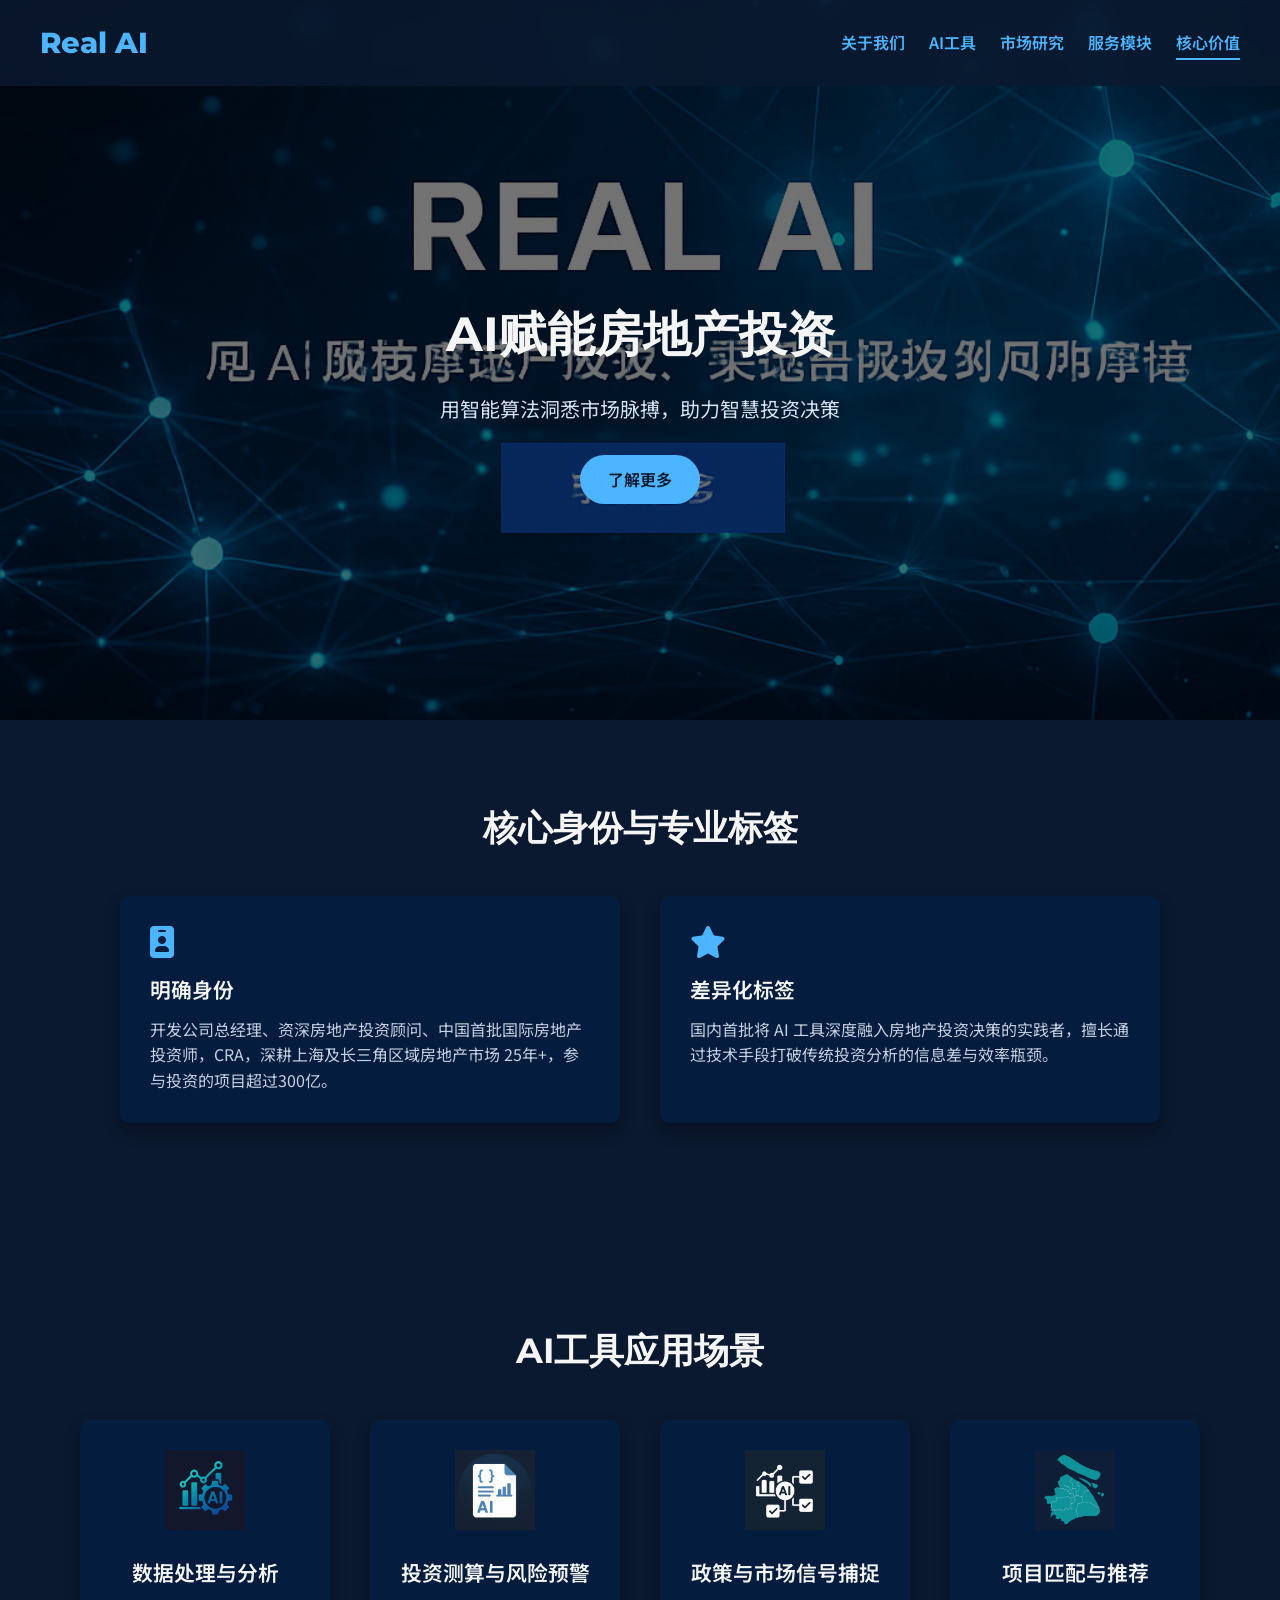
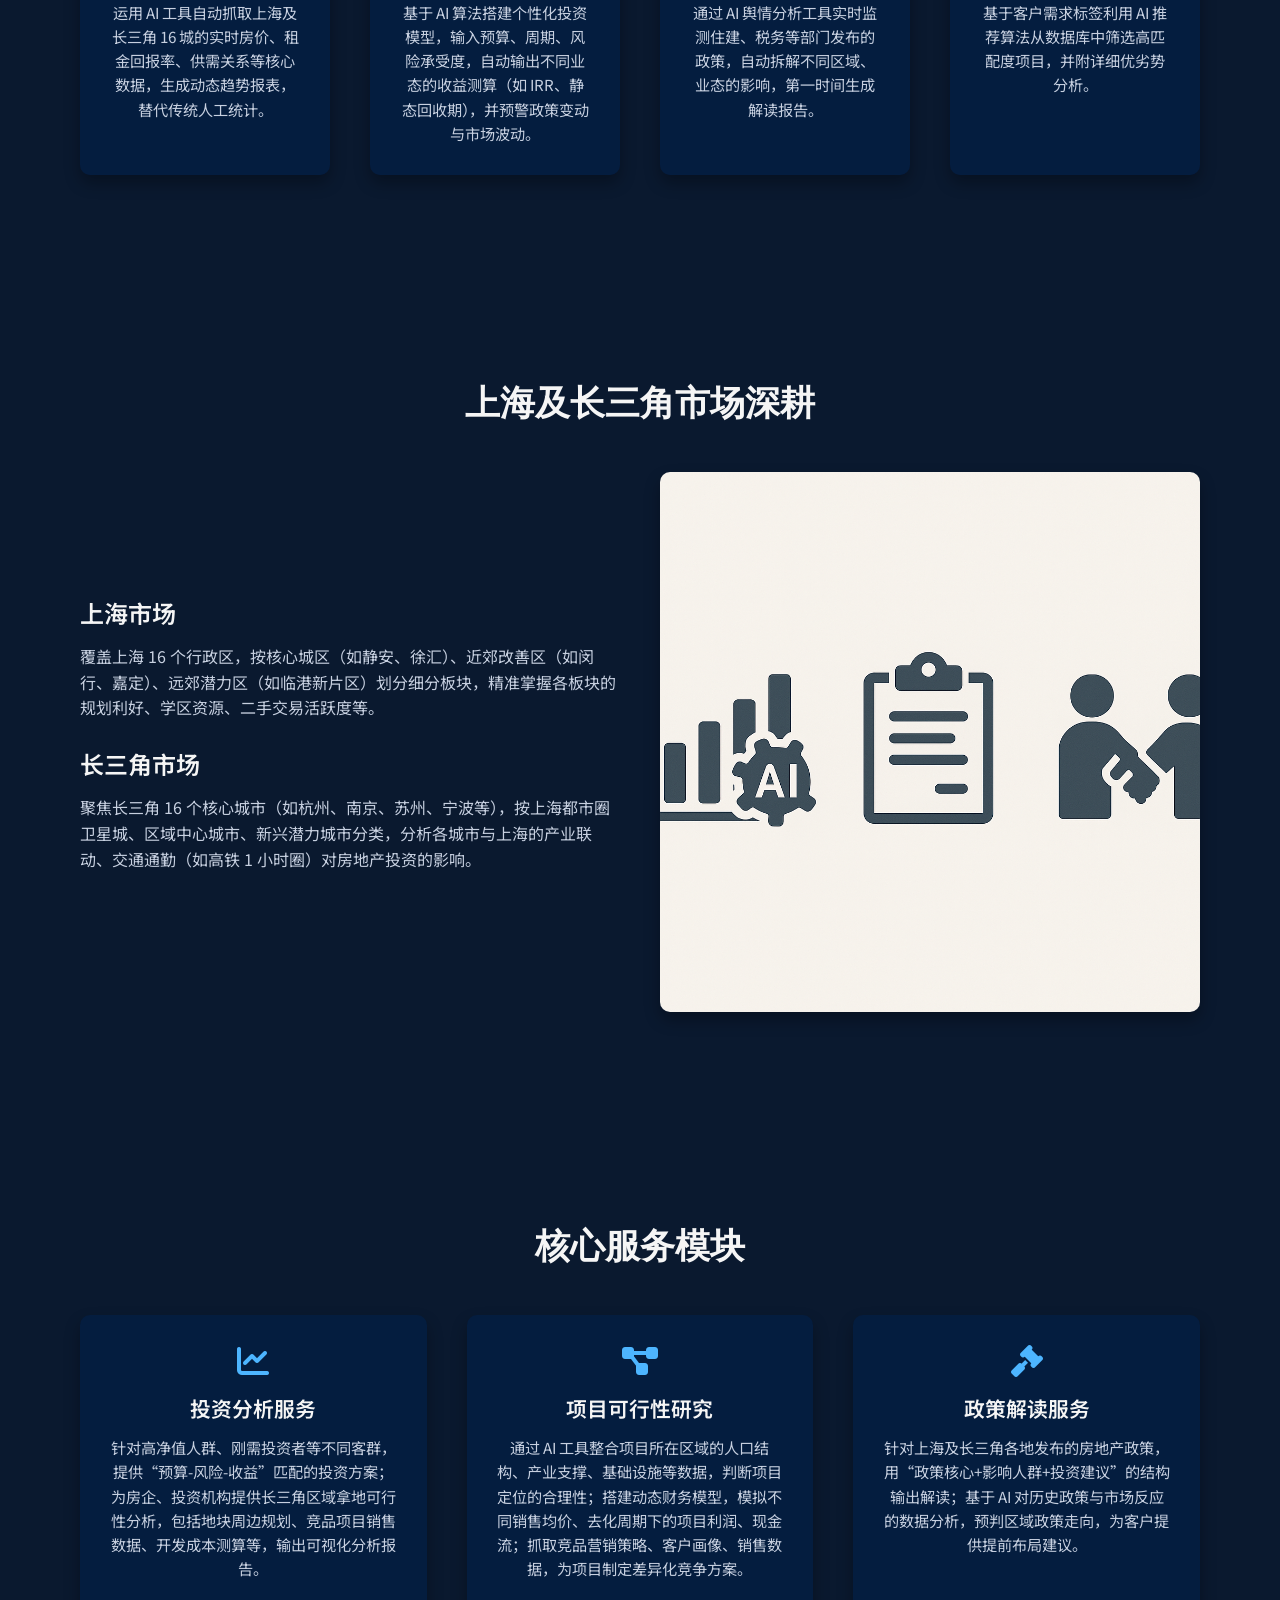
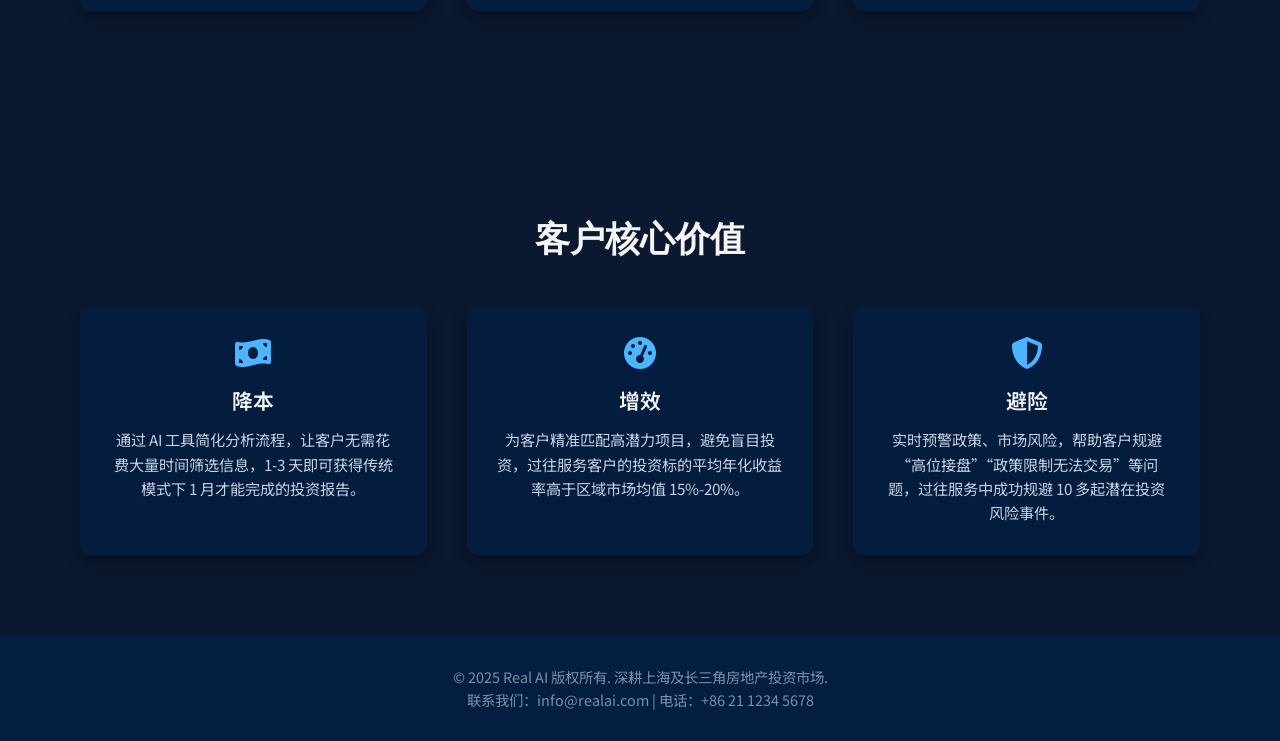
==== index.html @ d84f94d8 "Add files via upload" ====
<!DOCTYPE html>
<html lang="zh-CN">
<head>
    <meta charset="UTF-8">
    <meta name="viewport" content="width=device-width, initial-scale=1.0">
    <title>Real AI - AI赋能房地产投资决策</title>
    <!-- 引入谷歌字体用于中文和英文字体 -->
    <link href="https://fonts.googleapis.com/css2?family=Noto+Sans+SC:wght@400;600;700&family=Montserrat:wght@600;800&display=swap" rel="stylesheet">
    <!-- Font Awesome 图标库 -->
    <link rel="stylesheet" href="https://cdnjs.cloudflare.com/ajax/libs/font-awesome/6.4.0/css/all.min.css" integrity="sha512-t5K6Mmq7J0oHkq1NxI2z68wrzae0FhtqSLW0fNPUb+3bWuU0YI8KKD+2smnQCKypKMmEDirYqC1XYF3R3uG3Ug==" crossorigin="anonymous" referrerpolicy="no-referrer" />
    <!-- 网站样式表 -->
    <link rel="stylesheet" href="style.css">
</head>
<body>
    <!-- 顶部横幅和导航 -->
    <header class="hero">
        <nav class="navbar">
            <div class="logo">Real AI</div>
            <ul class="nav-links">
                <li><a href="#about">关于我们</a></li>
                <li><a href="#ai-tools">AI工具</a></li>
                <li><a href="#market">市场研究</a></li>
                <li><a href="#services">服务模块</a></li>
                <li><a href="#value">核心价值</a></li>
            </ul>
        </nav>
        <div class="hero-content">
            <h1>AI赋能房地产投资</h1>
            <p>用智能算法洞悉市场脉搏，助力智慧投资决策</p>
            <a href="#about" class="cta-button">了解更多</a>
        </div>
    </header>
    <main>
        <!-- 关于我们 -->
        <section id="about" class="section about">
            <h2>核心身份与专业标签</h2>
            <div class="cards">
                <div class="card">
                    <i class="fa fa-id-badge"></i>
                    <h3>明确身份</h3>
                    <p>开发公司总经理、资深房地产投资顾问、中国首批国际房地产投资师，CRA，深耕上海及长三角区域房地产市场 25年+，参与投资的项目超过300亿。</p>
                </div>
                <div class="card">
                    <i class="fa fa-star"></i>
                    <h3>差异化标签</h3>
                    <p>国内首批将 AI 工具深度融入房地产投资决策的实践者，擅长通过技术手段打破传统投资分析的信息差与效率瓶颈。</p>
                </div>
            </div>
        </section>
        <!-- AI工具场景 -->
        <section id="ai-tools" class="section ai-tools">
            <h2>AI工具应用场景</h2>
            <div class="tool-grid">
                <div class="tool">
                    <img src="images/data-analysis.png" alt="数据处理">
                    <h3>数据处理与分析</h3>
                    <p>运用 AI 工具自动抓取上海及长三角 16 城的实时房价、租金回报率、供需关系等核心数据，生成动态趋势报表，替代传统人工统计。</p>
                </div>
                <div class="tool">
                    <img src="images/invest-analysis.png" alt="投资测算">
                    <h3>投资测算与风险预警</h3>
                    <p>基于 AI 算法搭建个性化投资模型，输入预算、周期、风险承受度，自动输出不同业态的收益测算（如 IRR、静态回收期），并预警政策变动与市场波动。</p>
                </div>
                <div class="tool">
                    <img src="images/policy-signal.png" alt="政策信号">
                    <h3>政策与市场信号捕捉</h3>
                    <p>通过 AI 舆情分析工具实时监测住建、税务等部门发布的政策，自动拆解不同区域、业态的影响，第一时间生成解读报告。</p>
                </div>
                <div class="tool">
                    <img src="images/match-recommend.png" alt="项目匹配">
                    <h3>项目匹配与推荐</h3>
                    <p>基于客户需求标签利用 AI 推荐算法从数据库中筛选高匹配度项目，并附详细优劣势分析。</p>
                </div>
            </div>
        </section>
        <!-- 市场研究 -->
        <section id="market" class="section market">
            <h2>上海及长三角市场深耕</h2>
            <div class="market-content">
                <div class="text">
                    <h3>上海市场</h3>
                    <p>覆盖上海 16 个行政区，按核心城区（如静安、徐汇）、近郊改善区（如闵行、嘉定）、远郊潜力区（如临港新片区）划分细分板块，精准掌握各板块的规划利好、学区资源、二手交易活跃度等。</p>
                    <h3>长三角市场</h3>
                    <p>聚焦长三角 16 个核心城市（如杭州、南京、苏州、宁波等），按上海都市圈卫星城、区域中心城市、新兴潜力城市分类，分析各城市与上海的产业联动、交通通勤（如高铁 1 小时圈）对房地产投资的影响。</p>
                </div>
                <div class="image">
                    <img src="images/region-map.png" alt="区域地图">
                </div>
            </div>
        </section>
        <!-- 服务模块 -->
        <section id="services" class="section services">
            <h2>核心服务模块</h2>
            <div class="service-grid">
                <div class="service">
                    <i class="fa fa-chart-line"></i>
                    <h3>投资分析服务</h3>
                    <p>针对高净值人群、刚需投资者等不同客群，提供“预算-风险-收益”匹配的投资方案；为房企、投资机构提供长三角区域拿地可行性分析，包括地块周边规划、竞品项目销售数据、开发成本测算等，输出可视化分析报告。</p>
                </div>
                <div class="service">
                    <i class="fa fa-project-diagram"></i>
                    <h3>项目可行性研究</h3>
                    <p>通过 AI 工具整合项目所在区域的人口结构、产业支撑、基础设施等数据，判断项目定位的合理性；搭建动态财务模型，模拟不同销售均价、去化周期下的项目利润、现金流；抓取竞品营销策略、客户画像、销售数据，为项目制定差异化竞争方案。</p>
                </div>
                <div class="service">
                    <i class="fa fa-gavel"></i>
                    <h3>政策解读服务</h3>
                    <p>针对上海及长三角各地发布的房地产政策，用“政策核心+影响人群+投资建议”的结构输出解读；基于 AI 对历史政策与市场反应的数据分析，预判区域政策走向，为客户提供提前布局建议。</p>
                </div>
            </div>
        </section>
        <!-- 核心价值 -->
        <section id="value" class="section value">
            <h2>客户核心价值</h2>
            <div class="value-grid">
                <div class="value-item">
                    <i class="fa fa-money-bill-wave"></i>
                    <h3>降本</h3>
                    <p>通过 AI 工具简化分析流程，让客户无需花费大量时间筛选信息，1-3 天即可获得传统模式下 1 月才能完成的投资报告。</p>
                </div>
                <div class="value-item">
                    <i class="fa fa-tachometer-alt"></i>
                    <h3>增效</h3>
                    <p>为客户精准匹配高潜力项目，避免盲目投资，过往服务客户的投资标的平均年化收益率高于区域市场均值 15%-20%。</p>
                </div>
                <div class="value-item">
                    <i class="fa fa-shield-alt"></i>
                    <h3>避险</h3>
                    <p>实时预警政策、市场风险，帮助客户规避“高位接盘”“政策限制无法交易”等问题，过往服务中成功规避 10 多起潜在投资风险事件。</p>
                </div>
            </div>
        </section>
    </main>
    <!-- 页脚 -->
    <footer class="footer">
        <div class="footer-content">
            <p>© 2025 Real AI 版权所有. 深耕上海及长三角房地产投资市场.</p>
            <p>联系我们：info@realai.com | 电话：+86&nbsp;21&nbsp;1234&nbsp;5678</p>
        </div>
    </footer>
    <!-- 脚本文件 -->
    <script src="script.js"></script>
</body>
</html>
---- style.css ----
/* 全局样式 */
* {
    box-sizing: border-box;
    margin: 0;
    padding: 0;
}

body {
    font-family: 'Noto Sans SC', sans-serif;
    background-color: #0a192f;
    color: #f5f5f5;
    line-height: 1.6;
}

a {
    color: #4db5ff;
    text-decoration: none;
    transition: color 0.3s ease;
}

a:hover {
    color: #9fcbff;
}

/* 导航栏 */
.navbar {
    position: fixed;
    top: 0;
    width: 100%;
    display: flex;
    align-items: center;
    justify-content: space-between;
    padding: 20px 40px;
    background: rgba(10, 25, 47, 0.85);
    backdrop-filter: blur(10px);
    z-index: 100;
}

.logo {
    font-family: 'Montserrat', sans-serif;
    font-size: 1.8rem;
    font-weight: 800;
    color: #4db5ff;
}

.nav-links {
    list-style: none;
    display: flex;
    gap: 24px;
}

.nav-links a {
    font-weight: 600;
    padding-bottom: 4px;
}

.nav-links a.active {
    border-bottom: 2px solid #4db5ff;
    color: #4db5ff;
}

/* 顶部横幅 */
.hero {
    height: 80vh;
    display: flex;
    flex-direction: column;
    justify-content: center;
    align-items: center;
    text-align: center;
    padding-top: 80px;
    background: url('images/hero-bg.png') center/cover no-repeat;
    position: relative;
}

.hero::before {
    content: '';
    position: absolute;
    top: 0;
    left: 0;
    width: 100%;
    height: 100%;
    background: rgba(0, 0, 0, 0.55);
}

.hero-content {
    position: relative;
    z-index: 1;
    max-width: 800px;
    padding: 0 20px;
}

.hero h1 {
    font-family: 'Montserrat', sans-serif;
    font-size: 3rem;
    margin-bottom: 20px;
}

.hero p {
    font-size: 1.25rem;
    margin-bottom: 30px;
    color: #d6e2f1;
}

.cta-button {
    display: inline-block;
    padding: 12px 28px;
    background-color: #4db5ff;
    color: #0a192f;
    border-radius: 30px;
    font-weight: 600;
    transition: background-color 0.3s ease;
}

.cta-button:hover {
    background-color: #399fff;
}

/* 通用版块样式 */
.section {
    padding: 80px 40px;
    max-width: 1200px;
    margin: 0 auto;
    /* 为各板块添加垂直间距，避免内容过于紧凑 */
    position: relative;
}

/* 使非第一个 section 在顶部留出额外空间，以免与前一个 section 内容重叠 */
.section + .section {
    margin-top: 40px;
}

.section h2 {
    font-family: 'Montserrat', sans-serif;
    font-size: 2.2rem;
    text-align: center;
    margin-bottom: 40px;
}

/* 关于我们卡片 */
.about .cards {
    display: flex;
    flex-wrap: wrap;
    gap: 40px;
    justify-content: center;
}

.about .card {
    background: rgba(4, 30, 66, 0.85);
    border-radius: 10px;
    padding: 30px;
    flex: 1 1 300px;
    max-width: 500px;
    box-shadow: 0 8px 16px rgba(0, 0, 0, 0.3);
    transition: transform 0.3s ease;
}

.about .card:hover {
    transform: translateY(-5px);
}

.about .card i {
    font-size: 2rem;
    color: #4db5ff;
    margin-bottom: 15px;
}

.about .card h3 {
    margin-bottom: 10px;
    font-size: 1.3rem;
    font-weight: 600;
}

.about .card p {
    font-size: 1rem;
    color: #c7d0e0;
}

/* AI 工具栅格 */
.ai-tools .tool-grid {
    display: grid;
    grid-template-columns: repeat(auto-fit, minmax(250px, 1fr));
    gap: 40px;
}

.ai-tools .tool {
    background: rgba(4, 30, 66, 0.85);
    border-radius: 10px;
    padding: 30px;
    text-align: center;
    transition: transform 0.3s ease;
    box-shadow: 0 8px 16px rgba(0, 0, 0, 0.3);
}

.ai-tools .tool:hover {
    transform: translateY(-5px);
}

.ai-tools .tool img {
    width: 80px;
    height: 80px;
    object-fit: contain;
    margin-bottom: 20px;
}

.ai-tools .tool h3 {
    margin-bottom: 10px;
    font-size: 1.3rem;
    font-weight: 600;
}

.ai-tools .tool p {
    font-size: 0.95rem;
    color: #c7d0e0;
}

/* 市场研究板块 */
.market .market-content {
    display: flex;
    flex-wrap: wrap;
    gap: 40px;
    align-items: center;
}

.market .text {
    flex: 1 1 400px;
}

.market .text h3 {
    font-size: 1.5rem;
    margin-bottom: 12px;
    font-weight: 600;
}

.market .text p {
    margin-bottom: 24px;
    font-size: 1rem;
    color: #c7d0e0;
}

.market .image {
    flex: 1 1 400px;
    text-align: center;
}

.market .image img {
    width: 100%;
    border-radius: 10px;
    box-shadow: 0 8px 16px rgba(0, 0, 0, 0.3);
}

/* 服务模块 */
.services .service-grid {
    display: grid;
    grid-template-columns: repeat(auto-fit, minmax(250px, 1fr));
    gap: 40px;
}

.services .service {
    background: rgba(4, 30, 66, 0.85);
    border-radius: 10px;
    padding: 30px;
    text-align: center;
    box-shadow: 0 8px 16px rgba(0, 0, 0, 0.3);
    transition: transform 0.3s ease;
}

.services .service:hover {
    transform: translateY(-5px);
}

.services .service i {
    font-size: 2rem;
    color: #4db5ff;
    margin-bottom: 15px;
}

.services .service h3 {
    margin-bottom: 10px;
    font-size: 1.3rem;
    font-weight: 600;
}

.services .service p {
    font-size: 0.95rem;
    color: #c7d0e0;
}

/* 核心价值 */
.value .value-grid {
    display: grid;
    grid-template-columns: repeat(auto-fit, minmax(250px, 1fr));
    gap: 40px;
}

.value .value-item {
    background: rgba(4, 30, 66, 0.85);
    border-radius: 10px;
    padding: 30px;
    text-align: center;
    box-shadow: 0 8px 16px rgba(0, 0, 0, 0.3);
    transition: transform 0.3s ease;
}

.value .value-item:hover {
    transform: translateY(-5px);
}

.value .value-item i {
    font-size: 2rem;
    color: #4db5ff;
    margin-bottom: 15px;
}

.value .value-item h3 {
    margin-bottom: 10px;
    font-size: 1.3rem;
    font-weight: 600;
}

.value .value-item p {
    font-size: 0.95rem;
    color: #c7d0e0;
}

/* 页脚样式 */
.footer {
    background-color: #041E42;
    padding: 30px 20px;
    text-align: center;
    color: #7a8fa6;
    font-size: 0.9rem;
}

/* 响应式调整 */
@media (max-width: 768px) {
    .navbar {
        padding: 10px 20px;
    }
    .nav-links {
        gap: 12px;
        font-size: 0.9rem;
    }
    .hero h1 {
        font-size: 2.5rem;
    }
    .hero p {
        font-size: 1rem;
    }
    .section {
        padding: 60px 20px;
    }
    .section h2 {
        font-size: 1.8rem;
    }
}
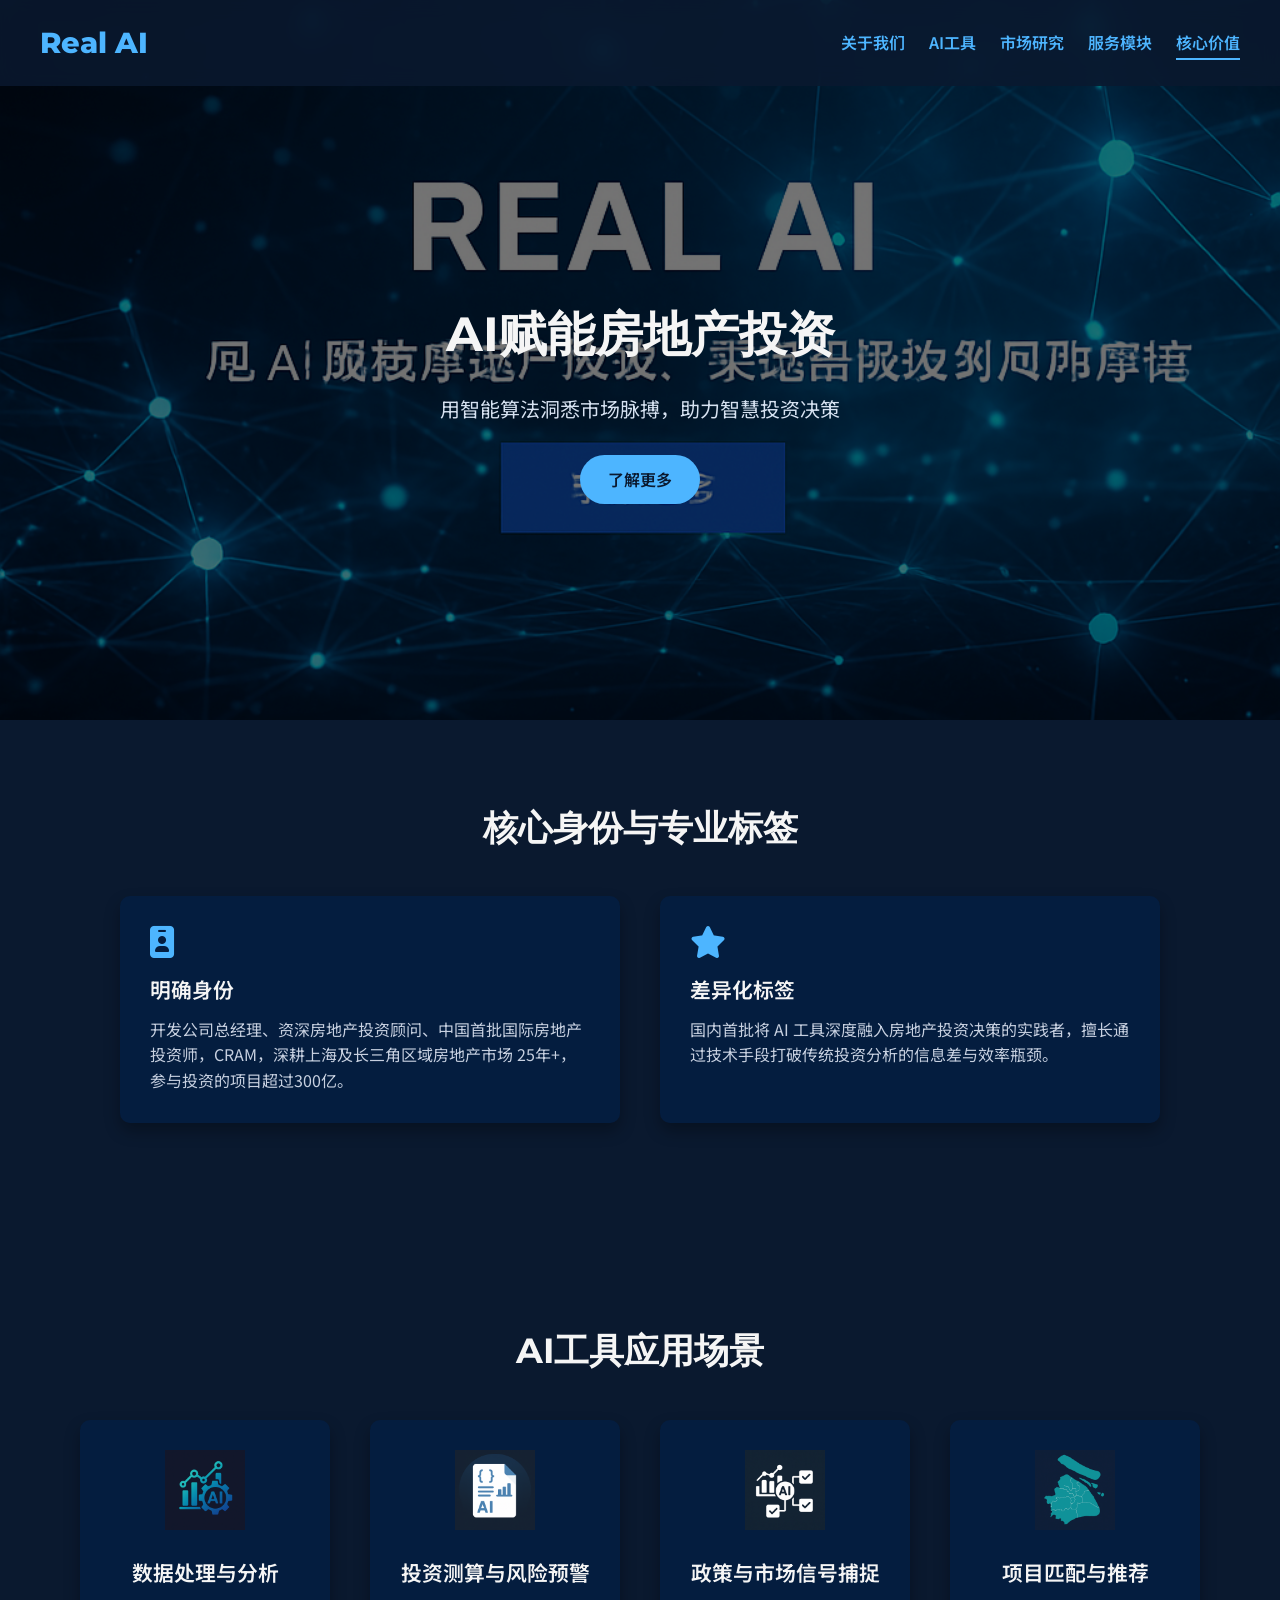
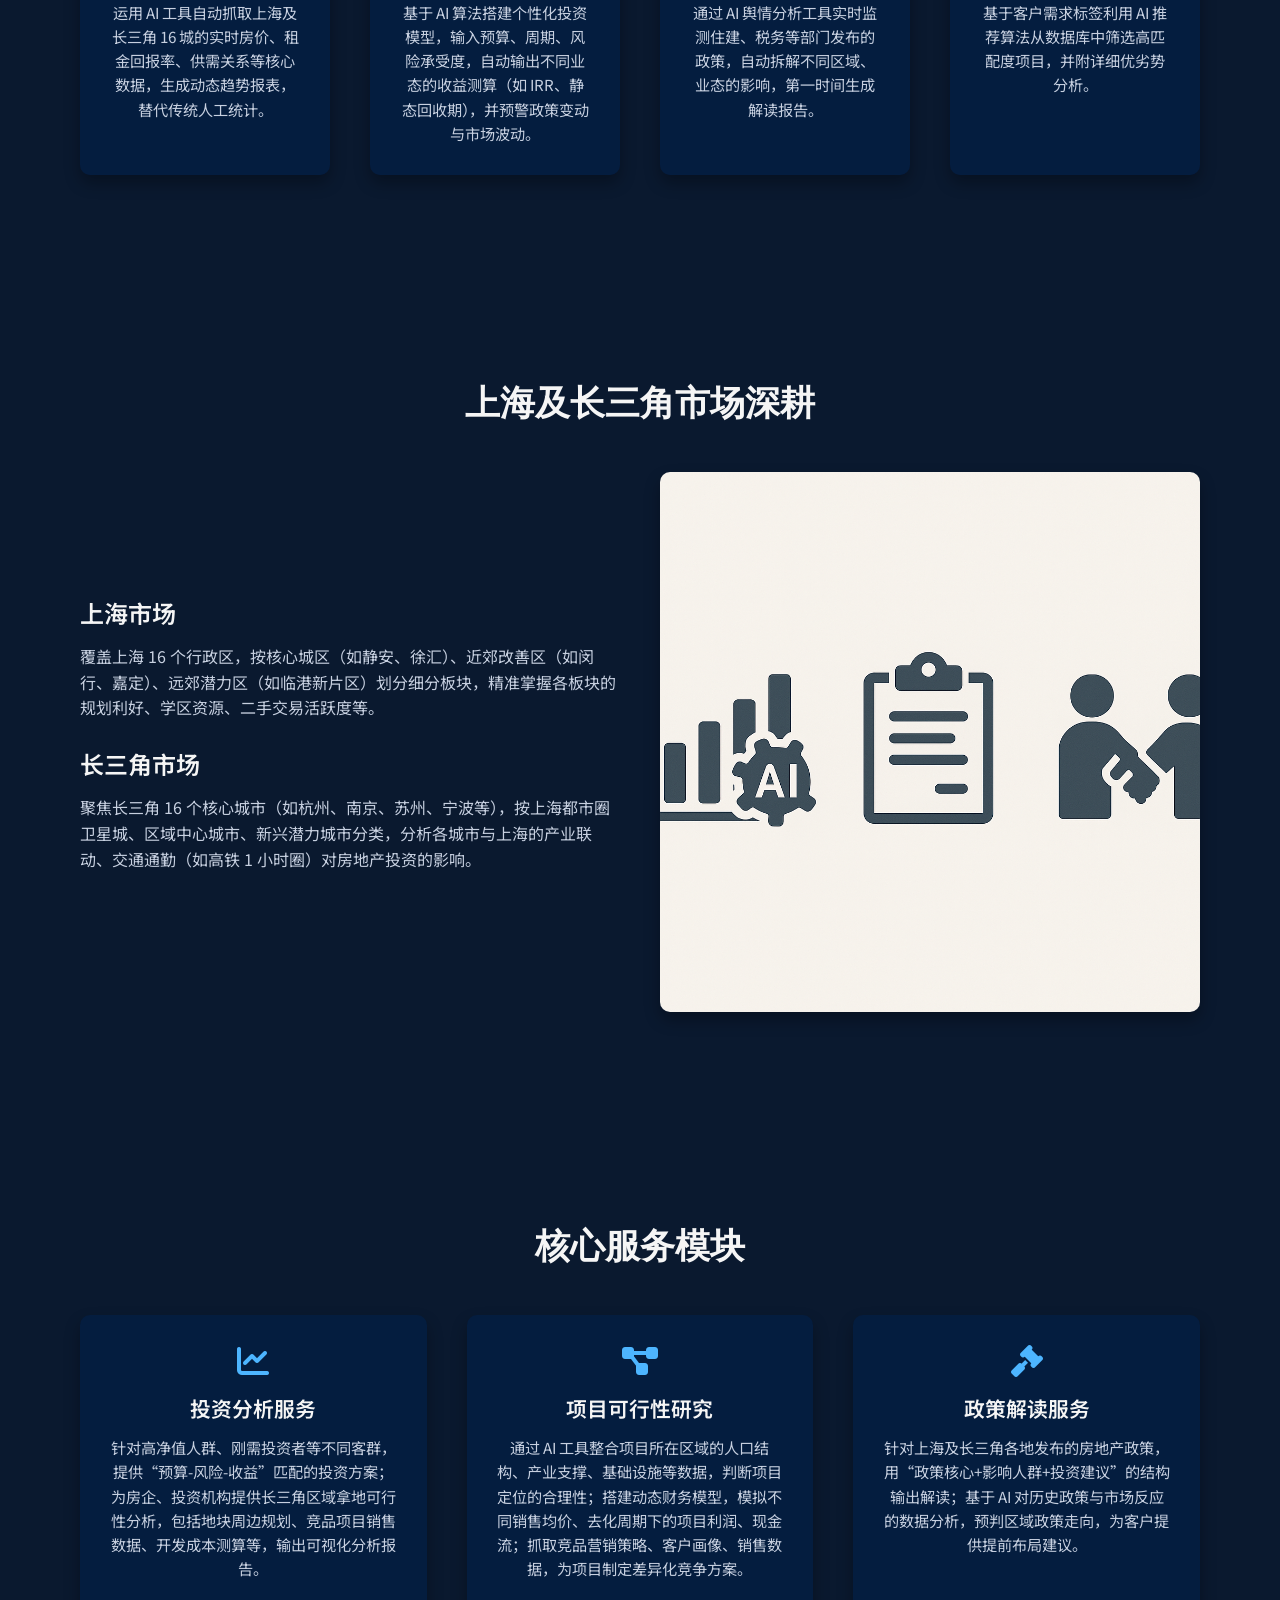
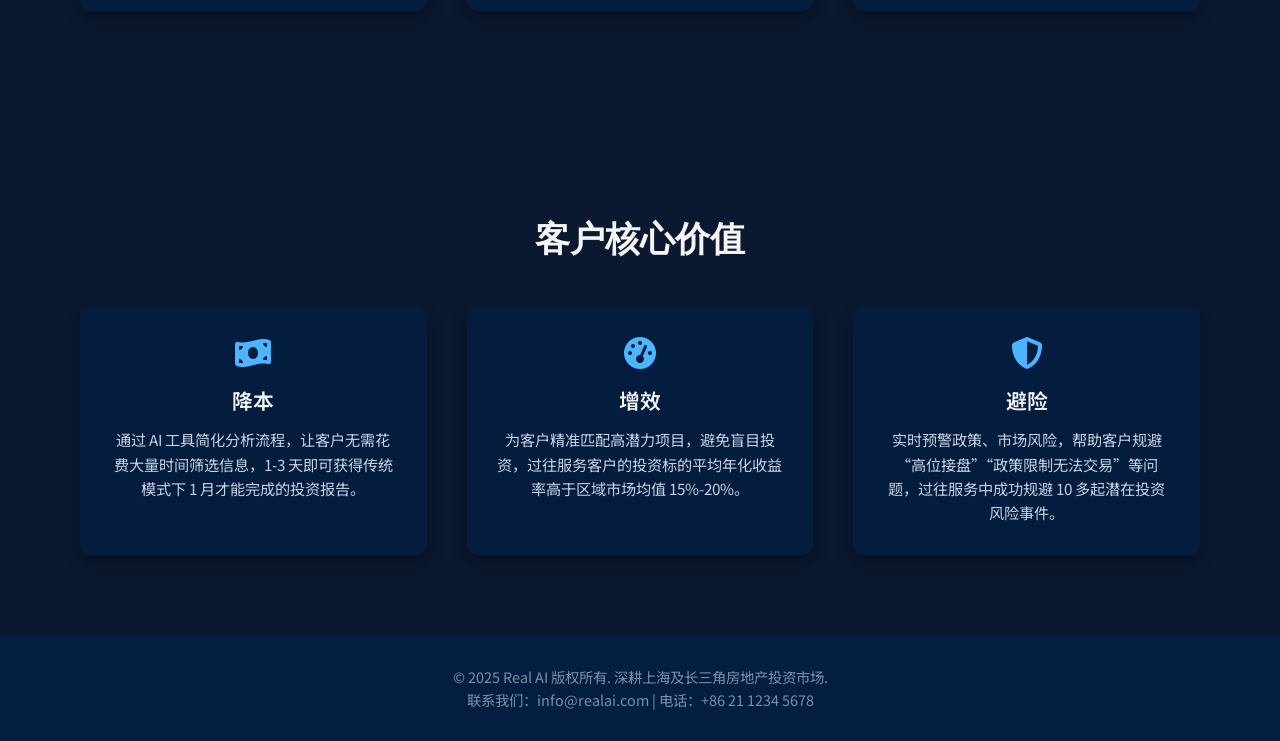
==== commit b919ee64: "Update index.html" ====
--- a/index.html
+++ b/index.html
@@ -38,7 +38,7 @@
                 <div class="card">
                     <i class="fa fa-id-badge"></i>
                     <h3>明确身份</h3>
-                    <p>开发公司总经理、资深房地产投资顾问、中国首批国际房地产投资师，CRA，深耕上海及长三角区域房地产市场 25年+，参与投资的项目超过300亿。</p>
+                    <p>开发公司总经理、资深房地产投资顾问、中国首批国际房地产投资师，CRAM，深耕上海及长三角区域房地产市场 25年+，参与投资的项目超过300亿。</p>
                 </div>
                 <div class="card">
                     <i class="fa fa-star"></i>
@@ -141,4 +141,4 @@
     <!-- 脚本文件 -->
     <script src="script.js"></script>
 </body>
-</html>+</html>
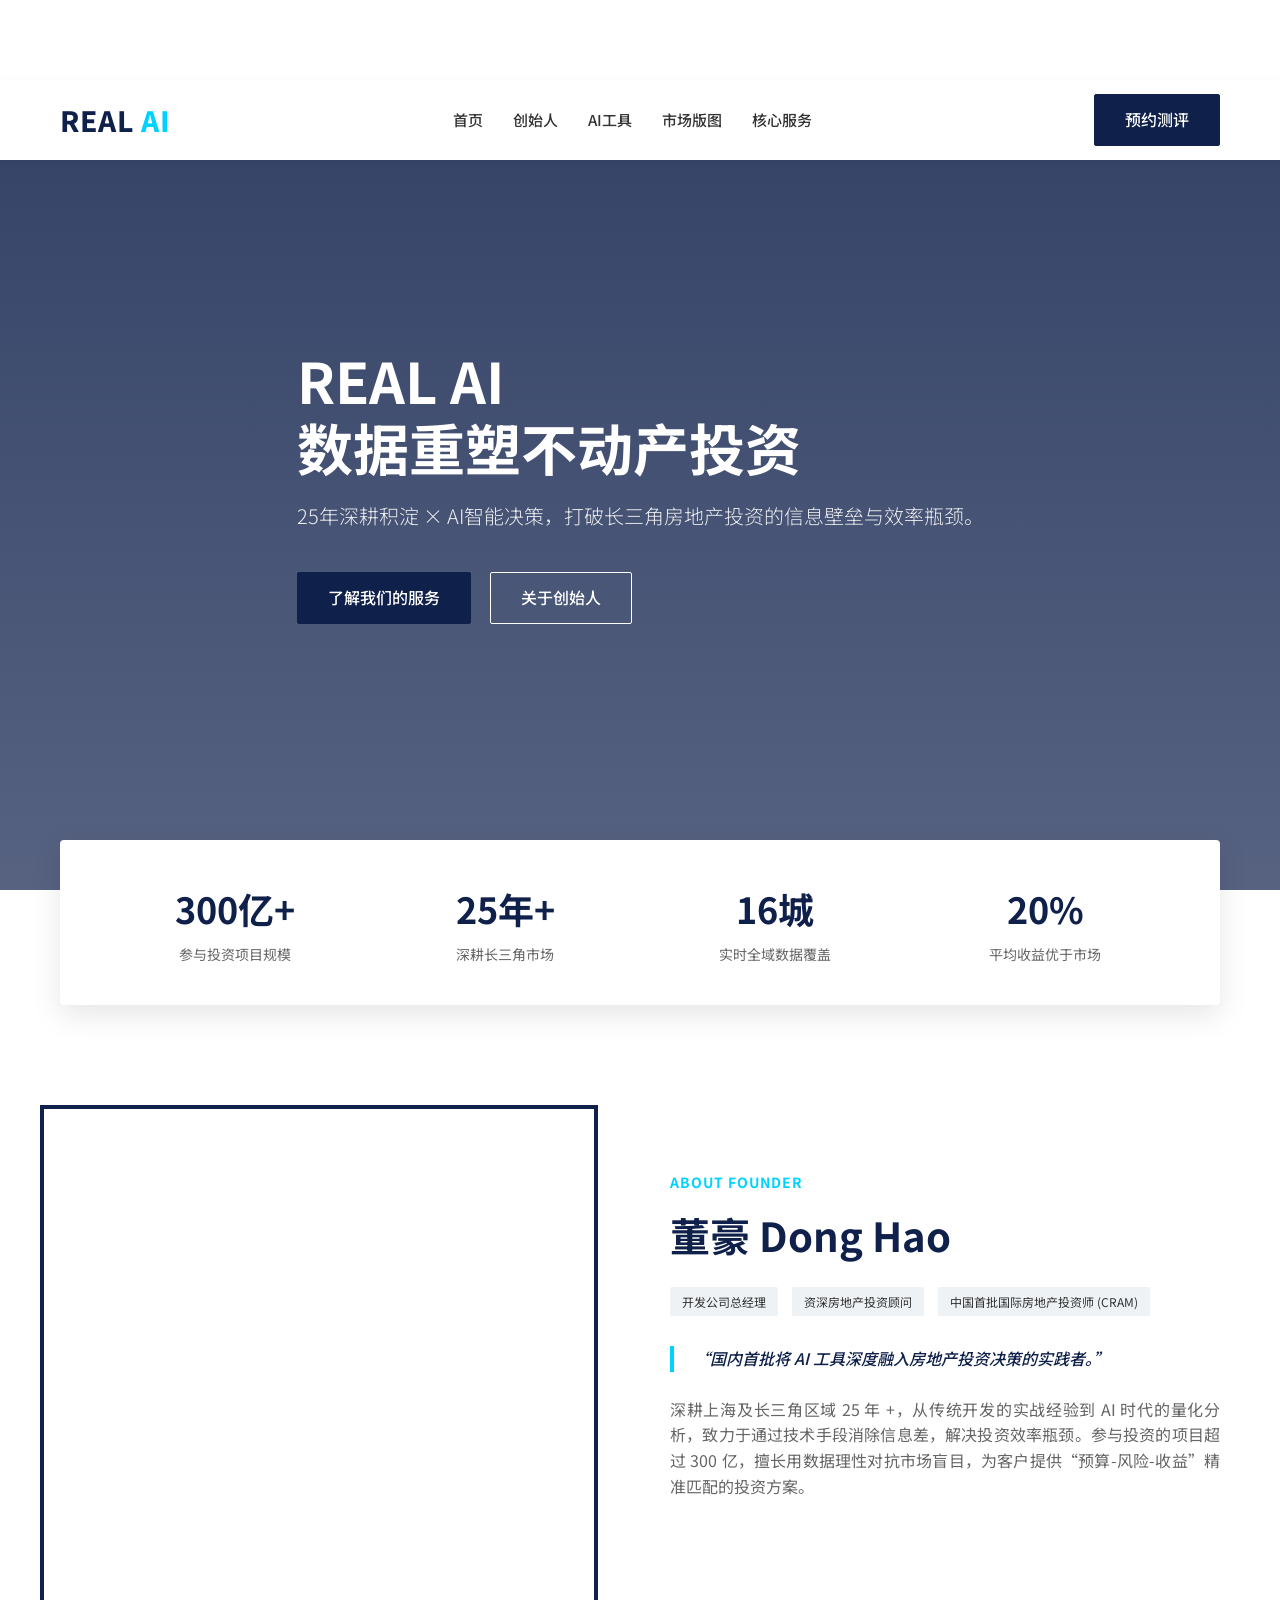
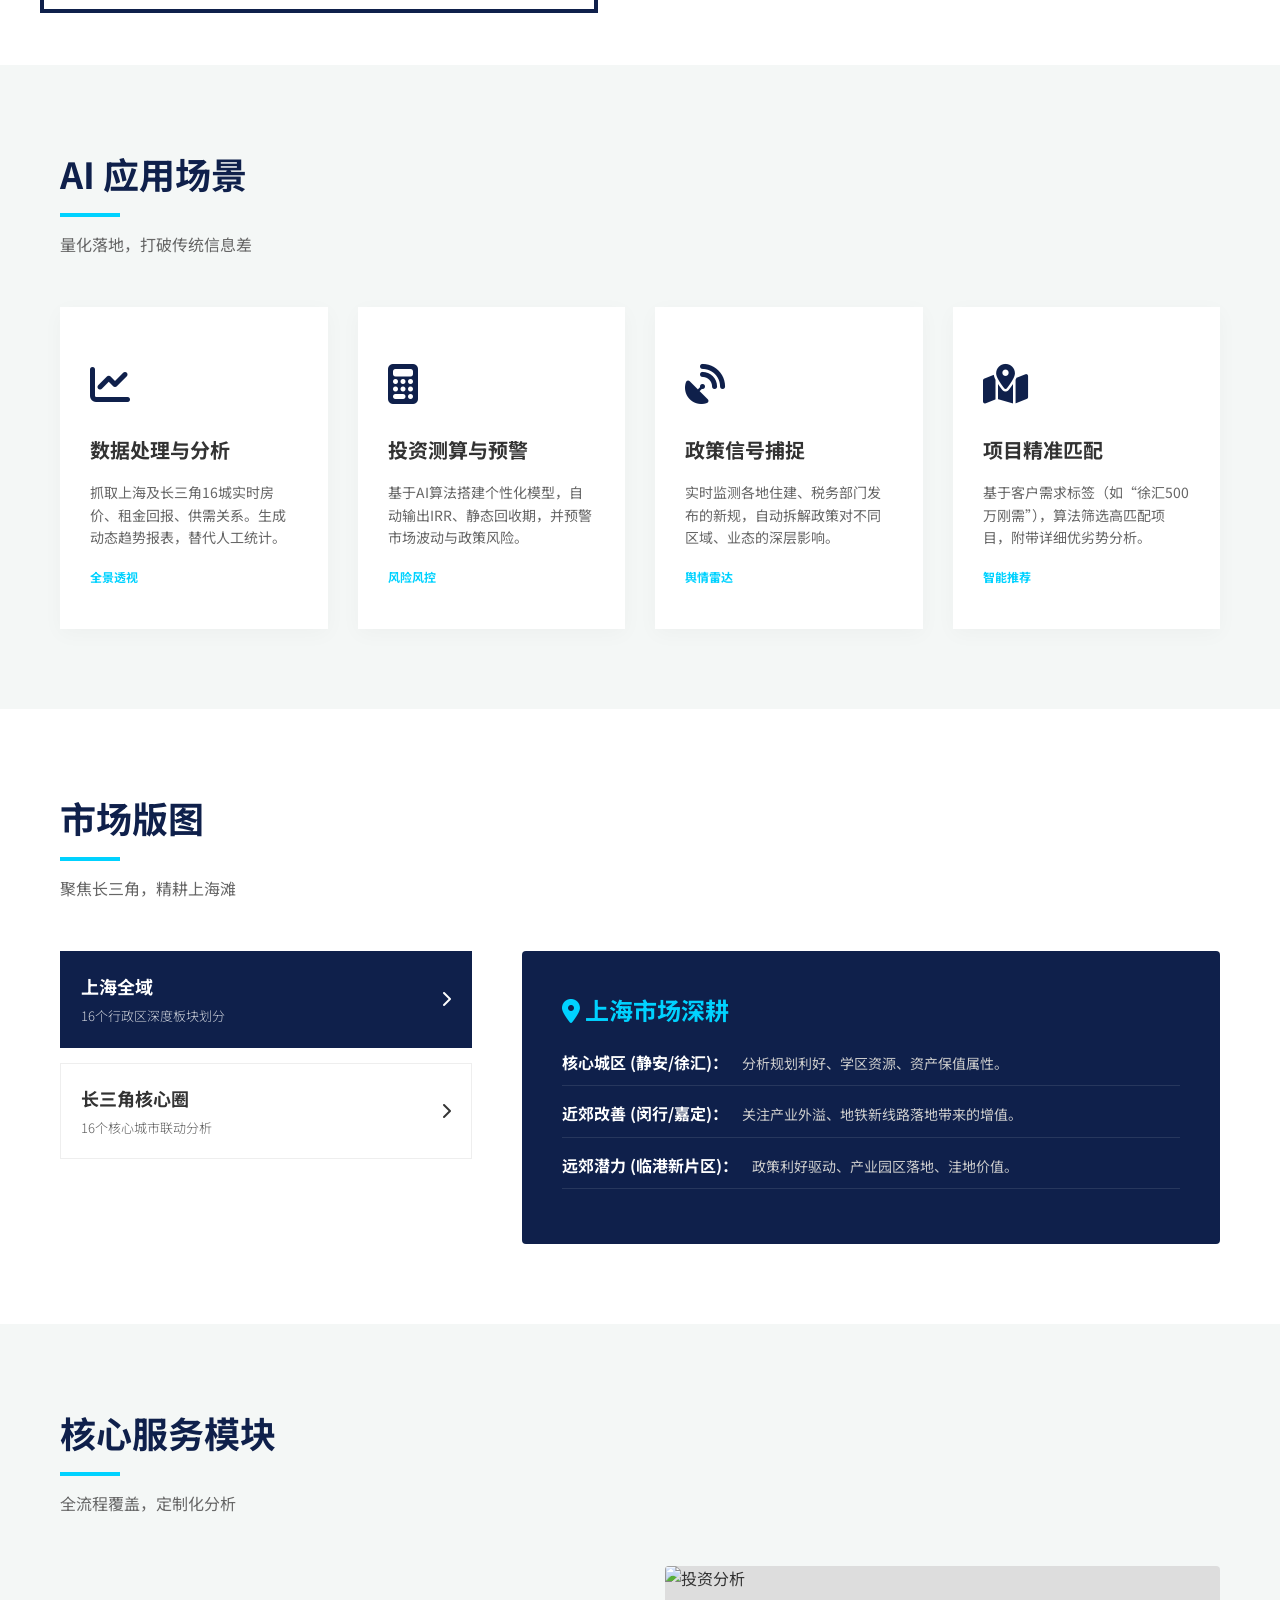
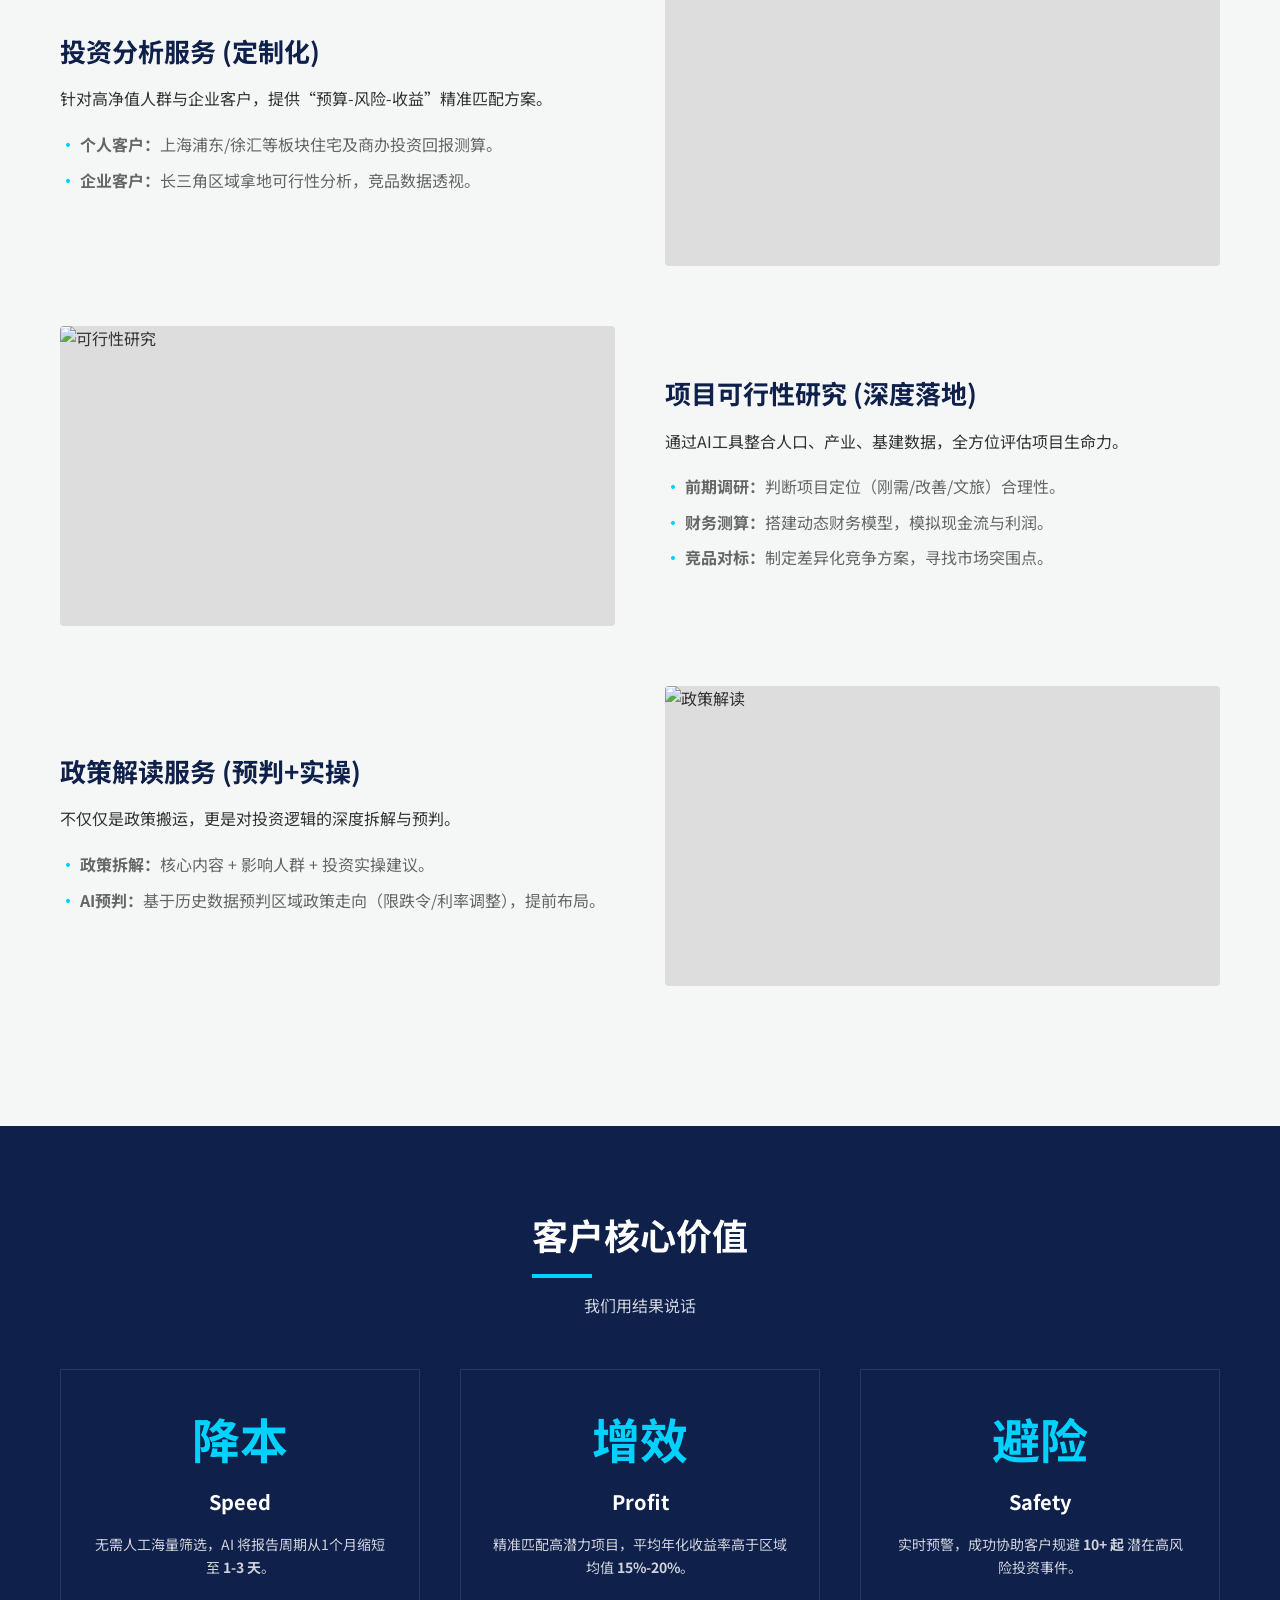
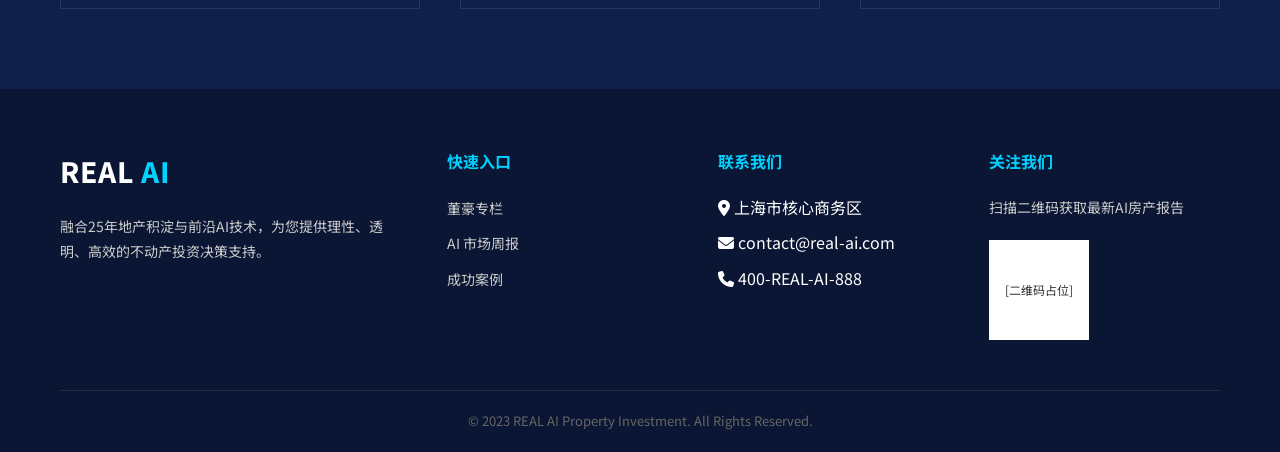
==== commit 8ab483b3: "Add files via upload" ====
--- a/index.html
+++ b/index.html
@@ -3,142 +3,671 @@
 <head>
     <meta charset="UTF-8">
     <meta name="viewport" content="width=device-width, initial-scale=1.0">
-    <title>Real AI - AI赋能房地产投资决策</title>
-    <!-- 引入谷歌字体用于中文和英文字体 -->
-    <link href="https://fonts.googleapis.com/css2?family=Noto+Sans+SC:wght@400;600;700&family=Montserrat:wght@600;800&display=swap" rel="stylesheet">
-    <!-- Font Awesome 图标库 -->
-    <link rel="stylesheet" href="https://cdnjs.cloudflare.com/ajax/libs/font-awesome/6.4.0/css/all.min.css" integrity="sha512-t5K6Mmq7J0oHkq1NxI2z68wrzae0FhtqSLW0fNPUb+3bWuU0YI8KKD+2smnQCKypKMmEDirYqC1XYF3R3uG3Ug==" crossorigin="anonymous" referrerpolicy="no-referrer" />
-    <!-- 网站样式表 -->
-    <link rel="stylesheet" href="style.css">
+    <title>REAL AI - 数据重塑不动产投资</title>
+    <!-- 引入 Google 字体 (商务风格) -->
+    <link href="https://fonts.googleapis.com/css2?family=Noto+Sans+SC:wght@300;400;500;700&display=swap" rel="stylesheet">
+    <!-- 引入 FontAwesome 图标库 -->
+    <link rel="stylesheet" href="https://cdnjs.cloudflare.com/ajax/libs/font-awesome/6.4.0/css/all.min.css">
+    
+    <style>
+        /* --- 全局变量与重置 --- */
+        :root {
+            --primary-color: #0F204B; /* 商务深蓝 (TalentBridge风格) */
+            --accent-color: #00D2FF;  /* 科技青 (AI 数据感) */
+            --text-dark: #333333;
+            --text-light: #666666;
+            --bg-light: #F4F7F6;
+            --white: #ffffff;
+            --max-width: 1200px;
+        }
+
+        * { margin: 0; padding: 0; box-sizing: border-box; }
+        body {
+            font-family: 'Noto Sans SC', sans-serif;
+            color: var(--text-dark);
+            line-height: 1.6;
+            background-color: var(--white);
+        }
+        a { text-decoration: none; color: inherit; transition: 0.3s; }
+        ul { list-style: none; }
+        
+        /* 通用工具类 */
+        .container {
+            max-width: var(--max-width);
+            margin: 0 auto;
+            padding: 0 20px;
+        }
+        .section-padding { padding: 80px 0; }
+        .bg-gray { background-color: var(--bg-light); }
+        
+        .section-title {
+            font-size: 36px;
+            color: var(--primary-color);
+            margin-bottom: 15px;
+            font-weight: 700;
+            position: relative;
+            display: inline-block;
+        }
+        .section-title::after {
+            content: '';
+            display: block;
+            width: 60px;
+            height: 4px;
+            background: var(--accent-color);
+            margin-top: 10px;
+        }
+        .section-subtitle {
+            font-size: 16px;
+            color: var(--text-light);
+            margin-bottom: 50px;
+        }
+        .btn {
+            display: inline-block;
+            padding: 12px 30px;
+            background: var(--primary-color);
+            color: var(--white);
+            font-weight: 500;
+            border-radius: 2px; /* 商务硬朗风格 */
+            border: 1px solid var(--primary-color);
+        }
+        .btn:hover {
+            background: transparent;
+            color: var(--primary-color);
+        }
+        .btn-outline {
+            background: transparent;
+            border: 1px solid var(--white);
+        }
+        .btn-outline:hover {
+            background: var(--white);
+            color: var(--primary-color);
+        }
+
+        /* --- 导航栏 --- */
+        header {
+            background: var(--white);
+            box-shadow: 0 2px 10px rgba(0,0,0,0.05);
+            position: fixed;
+            width: 100%;
+            z-index: 1000;
+            height: 80px;
+            display: flex;
+            align-items: center;
+        }
+        .nav-container {
+            display: flex;
+            justify-content: space-between;
+            align-items: center;
+            width: 100%;
+        }
+        .logo {
+            font-size: 28px;
+            font-weight: 800;
+            color: var(--primary-color);
+            letter-spacing: 1px;
+        }
+        .logo span { color: var(--accent-color); }
+        
+        .nav-links { display: flex; gap: 30px; }
+        .nav-links a {
+            font-weight: 500;
+            color: var(--text-dark);
+            font-size: 15px;
+        }
+        .nav-links a:hover { color: var(--primary-color); }
+
+        /* --- Hero 区域 --- */
+        .hero {
+            height: 90vh;
+            background: linear-gradient(rgba(15, 32, 75, 0.85), rgba(15, 32, 75, 0.7)), url('https://images.unsplash.com/photo-1486406146926-c627a92ad1ab?ixlib=rb-4.0.3&auto=format&fit=crop&w=2070&q=80'); /* 上海陆家嘴背景图 */
+            background-size: cover;
+            background-position: center;
+            display: flex;
+            align-items: center;
+            color: var(--white);
+            margin-top: 80px;
+        }
+        .hero-content { max-width: 800px; }
+        .hero h1 {
+            font-size: 56px;
+            line-height: 1.2;
+            margin-bottom: 20px;
+            font-weight: 700;
+        }
+        .hero p {
+            font-size: 20px;
+            opacity: 0.9;
+            margin-bottom: 40px;
+            font-weight: 300;
+        }
+        
+        /* --- 数据悬浮栏 --- */
+        .stats-bar {
+            background: var(--white);
+            box-shadow: 0 10px 30px rgba(0,0,0,0.1);
+            margin-top: -50px;
+            position: relative;
+            z-index: 10;
+            border-radius: 4px;
+            padding: 40px;
+            display: grid;
+            grid-template-columns: repeat(4, 1fr);
+            text-align: center;
+        }
+        .stat-item h3 {
+            font-size: 36px;
+            color: var(--primary-color);
+            font-weight: 700;
+        }
+        .stat-item p { color: var(--text-light); font-size: 14px; margin-top: 5px; }
+
+        /* --- 创始人板块 --- */
+        .founder-section { display: flex; align-items: center; gap: 60px; }
+        .founder-img {
+            flex: 1;
+            height: 500px;
+            background: url('https://images.unsplash.com/photo-1556157382-97eda2d62296?ixlib=rb-4.0.3&auto=format&fit=crop&w=1470&q=80') center/cover; /* 商务男士背景 */
+            position: relative;
+            border-radius: 4px;
+        }
+        .founder-img::before {
+            content: '';
+            position: absolute;
+            top: 20px; left: -20px;
+            width: 100%; height: 100%;
+            border: 4px solid var(--primary-color);
+            z-index: -1;
+        }
+        .founder-info { flex: 1; }
+        .founder-title { font-size: 14px; color: var(--accent-color); font-weight: 700; text-transform: uppercase; letter-spacing: 1px; margin-bottom: 10px; }
+        .founder-name { font-size: 40px; color: var(--primary-color); margin-bottom: 20px; font-weight: 700; }
+        .tags span {
+            display: inline-block;
+            background: #Eef2f5;
+            padding: 5px 12px;
+            font-size: 12px;
+            color: var(--text-dark);
+            margin-right: 10px;
+            margin-bottom: 10px;
+            border-radius: 2px;
+        }
+        .founder-desc { margin-top: 25px; color: var(--text-light); text-align: justify; }
+        .quote {
+            border-left: 4px solid var(--accent-color);
+            padding-left: 20px;
+            margin: 20px 0;
+            font-style: italic;
+            color: var(--primary-color);
+            font-weight: 500;
+        }
+
+        /* --- AI 工具板块 --- */
+        .ai-grid {
+            display: grid;
+            grid-template-columns: repeat(auto-fit, minmax(260px, 1fr));
+            gap: 30px;
+        }
+        .ai-card {
+            background: var(--white);
+            padding: 40px 30px;
+            border-top: 3px solid transparent;
+            transition: 0.3s;
+            box-shadow: 0 5px 20px rgba(0,0,0,0.03);
+        }
+        .ai-card:hover {
+            border-top: 3px solid var(--accent-color);
+            transform: translateY(-5px);
+            box-shadow: 0 15px 30px rgba(0,0,0,0.1);
+        }
+        .ai-icon {
+            font-size: 40px;
+            color: var(--primary-color);
+            margin-bottom: 20px;
+        }
+        .ai-card h4 { font-size: 20px; margin-bottom: 15px; color: var(--text-dark); }
+        .ai-card p { font-size: 14px; color: var(--text-light); margin-bottom: 15px; }
+        .ai-tag { color: var(--accent-color); font-size: 12px; font-weight: 700; }
+
+        /* --- 市场版图 (Tabs 风格) --- */
+        .market-container { display: flex; gap: 50px; }
+        .market-tabs { flex: 1; }
+        .tab-btn {
+            width: 100%;
+            text-align: left;
+            padding: 20px;
+            background: var(--white);
+            border: 1px solid #eee;
+            cursor: pointer;
+            margin-bottom: 15px;
+            transition: 0.3s;
+            display: flex;
+            justify-content: space-between;
+            align-items: center;
+        }
+        .tab-btn.active, .tab-btn:hover {
+            background: var(--primary-color);
+            color: var(--white);
+            border-color: var(--primary-color);
+        }
+        .tab-btn h4 { font-size: 18px; margin-bottom: 5px; }
+        .tab-btn p { font-size: 13px; opacity: 0.8; font-weight: 300; }
+        .market-visual {
+            flex: 1.5;
+            background: #0F204B;
+            border-radius: 4px;
+            padding: 40px;
+            color: var(--white);
+            display: flex;
+            flex-direction: column;
+            justify-content: center;
+        }
+        .market-detail-box h3 { font-size: 24px; margin-bottom: 20px; color: var(--accent-color); }
+        .zone-list li {
+            margin-bottom: 15px;
+            border-bottom: 1px solid rgba(255,255,255,0.1);
+            padding-bottom: 10px;
+        }
+        .zone-list strong { color: var(--white); margin-right: 10px; }
+        .zone-list span { color: #ccc; font-size: 14px; }
+
+        /* --- 服务体系 --- */
+        .service-row {
+            display: flex;
+            align-items: center;
+            margin-bottom: 60px;
+            gap: 50px;
+        }
+        .service-row:nth-child(even) { flex-direction: row-reverse; }
+        .service-img {
+            flex: 1;
+            height: 300px;
+            background: #ddd;
+            border-radius: 4px;
+            overflow: hidden;
+        }
+        .service-img img { width: 100%; height: 100%; object-fit: cover; }
+        .service-text { flex: 1; }
+        .service-text h3 { font-size: 26px; margin-bottom: 15px; color: var(--primary-color); }
+        .service-list { margin-top: 20px; }
+        .service-list li { margin-bottom: 10px; position: relative; padding-left: 20px; color: var(--text-light); }
+        .service-list li::before {
+            content: '•';
+            color: var(--accent-color);
+            font-weight: bold;
+            position: absolute;
+            left: 0;
+        }
+
+        /* --- 价值 (计数器) --- */
+        .value-section {
+            background: var(--primary-color);
+            color: var(--white);
+            text-align: center;
+        }
+        .value-grid {
+            display: grid;
+            grid-template-columns: repeat(3, 1fr);
+            gap: 40px;
+            margin-top: 50px;
+        }
+        .value-item {
+            padding: 30px;
+            border: 1px solid rgba(255,255,255,0.1);
+        }
+        .value-item h2 { font-size: 48px; color: var(--accent-color); margin-bottom: 10px; }
+        .value-item h4 { font-size: 20px; margin-bottom: 15px; }
+        .value-item p { font-size: 14px; opacity: 0.8; }
+
+        /* --- 底部 --- */
+        footer {
+            background: #0a1633;
+            color: #fff;
+            padding: 60px 0 20px;
+        }
+        .footer-grid {
+            display: grid;
+            grid-template-columns: 1.5fr 1fr 1fr 1fr;
+            gap: 40px;
+            margin-bottom: 50px;
+        }
+        .footer-col h4 { color: var(--accent-color); margin-bottom: 20px; }
+        .footer-col p { font-size: 14px; color: #ccc; margin-bottom: 20px; line-height: 1.8; }
+        .footer-links li { margin-bottom: 10px; }
+        .footer-links a { color: #ccc; font-size: 14px; }
+        .footer-links a:hover { color: var(--white); }
+        
+        .copyright {
+            text-align: center;
+            border-top: 1px solid rgba(255,255,255,0.1);
+            padding-top: 20px;
+            font-size: 13px;
+            color: #666;
+        }
+
+        /* --- 响应式 --- */
+        @media (max-width: 768px) {
+            .hero h1 { font-size: 36px; }
+            .stats-bar { grid-template-columns: 1fr 1fr; gap: 20px; }
+            .founder-section, .market-container, .service-row { flex-direction: column; }
+            .service-row:nth-child(even) { flex-direction: column; }
+            .footer-grid { grid-template-columns: 1fr; }
+            .value-grid { grid-template-columns: 1fr; }
+            .nav-links { display: none; } /* 简单隐藏，实际开发需做汉堡菜单 */
+        }
+    </style>
 </head>
 <body>
-    <!-- 顶部横幅和导航 -->
-    <header class="hero">
-        <nav class="navbar">
-            <div class="logo">Real AI</div>
+
+    <!-- 导航栏 -->
+    <header>
+        <div class="container nav-container">
+            <div class="logo">REAL <span>AI</span></div>
             <ul class="nav-links">
-                <li><a href="#about">关于我们</a></li>
+                <li><a href="#">首页</a></li>
+                <li><a href="#founder">创始人</a></li>
                 <li><a href="#ai-tools">AI工具</a></li>
-                <li><a href="#market">市场研究</a></li>
-                <li><a href="#services">服务模块</a></li>
-                <li><a href="#value">核心价值</a></li>
+                <li><a href="#market">市场版图</a></li>
+                <li><a href="#services">核心服务</a></li>
             </ul>
-        </nav>
-        <div class="hero-content">
-            <h1>AI赋能房地产投资</h1>
-            <p>用智能算法洞悉市场脉搏，助力智慧投资决策</p>
-            <a href="#about" class="cta-button">了解更多</a>
+            <a href="#contact" class="btn">预约测评</a>
         </div>
     </header>
-    <main>
-        <!-- 关于我们 -->
-        <section id="about" class="section about">
-            <h2>核心身份与专业标签</h2>
-            <div class="cards">
-                <div class="card">
-                    <i class="fa fa-id-badge"></i>
-                    <h3>明确身份</h3>
-                    <p>开发公司总经理、资深房地产投资顾问、中国首批国际房地产投资师，CRAM，深耕上海及长三角区域房地产市场 25年+，参与投资的项目超过300亿。</p>
-                </div>
-                <div class="card">
-                    <i class="fa fa-star"></i>
-                    <h3>差异化标签</h3>
-                    <p>国内首批将 AI 工具深度融入房地产投资决策的实践者，擅长通过技术手段打破传统投资分析的信息差与效率瓶颈。</p>
-                </div>
-            </div>
-        </section>
-        <!-- AI工具场景 -->
-        <section id="ai-tools" class="section ai-tools">
-            <h2>AI工具应用场景</h2>
-            <div class="tool-grid">
-                <div class="tool">
-                    <img src="images/data-analysis.png" alt="数据处理">
-                    <h3>数据处理与分析</h3>
-                    <p>运用 AI 工具自动抓取上海及长三角 16 城的实时房价、租金回报率、供需关系等核心数据，生成动态趋势报表，替代传统人工统计。</p>
-                </div>
-                <div class="tool">
-                    <img src="images/invest-analysis.png" alt="投资测算">
-                    <h3>投资测算与风险预警</h3>
-                    <p>基于 AI 算法搭建个性化投资模型，输入预算、周期、风险承受度，自动输出不同业态的收益测算（如 IRR、静态回收期），并预警政策变动与市场波动。</p>
-                </div>
-                <div class="tool">
-                    <img src="images/policy-signal.png" alt="政策信号">
-                    <h3>政策与市场信号捕捉</h3>
-                    <p>通过 AI 舆情分析工具实时监测住建、税务等部门发布的政策，自动拆解不同区域、业态的影响，第一时间生成解读报告。</p>
-                </div>
-                <div class="tool">
-                    <img src="images/match-recommend.png" alt="项目匹配">
-                    <h3>项目匹配与推荐</h3>
-                    <p>基于客户需求标签利用 AI 推荐算法从数据库中筛选高匹配度项目，并附详细优劣势分析。</p>
-                </div>
-            </div>
-        </section>
-        <!-- 市场研究 -->
-        <section id="market" class="section market">
-            <h2>上海及长三角市场深耕</h2>
-            <div class="market-content">
-                <div class="text">
-                    <h3>上海市场</h3>
-                    <p>覆盖上海 16 个行政区，按核心城区（如静安、徐汇）、近郊改善区（如闵行、嘉定）、远郊潜力区（如临港新片区）划分细分板块，精准掌握各板块的规划利好、学区资源、二手交易活跃度等。</p>
-                    <h3>长三角市场</h3>
-                    <p>聚焦长三角 16 个核心城市（如杭州、南京、苏州、宁波等），按上海都市圈卫星城、区域中心城市、新兴潜力城市分类，分析各城市与上海的产业联动、交通通勤（如高铁 1 小时圈）对房地产投资的影响。</p>
-                </div>
-                <div class="image">
-                    <img src="images/region-map.png" alt="区域地图">
-                </div>
-            </div>
-        </section>
-        <!-- 服务模块 -->
-        <section id="services" class="section services">
-            <h2>核心服务模块</h2>
-            <div class="service-grid">
-                <div class="service">
-                    <i class="fa fa-chart-line"></i>
-                    <h3>投资分析服务</h3>
-                    <p>针对高净值人群、刚需投资者等不同客群，提供“预算-风险-收益”匹配的投资方案；为房企、投资机构提供长三角区域拿地可行性分析，包括地块周边规划、竞品项目销售数据、开发成本测算等，输出可视化分析报告。</p>
-                </div>
-                <div class="service">
-                    <i class="fa fa-project-diagram"></i>
-                    <h3>项目可行性研究</h3>
-                    <p>通过 AI 工具整合项目所在区域的人口结构、产业支撑、基础设施等数据，判断项目定位的合理性；搭建动态财务模型，模拟不同销售均价、去化周期下的项目利润、现金流；抓取竞品营销策略、客户画像、销售数据，为项目制定差异化竞争方案。</p>
-                </div>
-                <div class="service">
-                    <i class="fa fa-gavel"></i>
-                    <h3>政策解读服务</h3>
-                    <p>针对上海及长三角各地发布的房地产政策，用“政策核心+影响人群+投资建议”的结构输出解读；基于 AI 对历史政策与市场反应的数据分析，预判区域政策走向，为客户提供提前布局建议。</p>
-                </div>
-            </div>
-        </section>
-        <!-- 核心价值 -->
-        <section id="value" class="section value">
-            <h2>客户核心价值</h2>
+
+    <!-- Hero 区域 -->
+    <section class="hero">
+        <div class="container hero-content">
+            <h1>REAL AI<br>数据重塑不动产投资</h1>
+            <p>25年深耕积淀 × AI智能决策，打破长三角房地产投资的信息壁垒与效率瓶颈。</p>
+            <a href="#services" class="btn">了解我们的服务</a>
+            <a href="#founder" class="btn btn-outline" style="margin-left: 15px;">关于创始人</a>
+        </div>
+    </section>
+
+    <!-- 数据悬浮栏 -->
+    <div class="container">
+        <div class="stats-bar">
+            <div class="stat-item">
+                <h3>300亿+</h3>
+                <p>参与投资项目规模</p>
+            </div>
+            <div class="stat-item">
+                <h3>25年+</h3>
+                <p>深耕长三角市场</p>
+            </div>
+            <div class="stat-item">
+                <h3>16城</h3>
+                <p>实时全域数据覆盖</p>
+            </div>
+            <div class="stat-item">
+                <h3>20%</h3>
+                <p>平均收益优于市场</p>
+            </div>
+        </div>
+    </div>
+
+    <!-- 创始人板块 -->
+    <section id="founder" class="section-padding">
+        <div class="container">
+            <div class="founder-section">
+                <div class="founder-img"></div>
+                <div class="founder-info">
+                    <div class="founder-title">About Founder</div>
+                    <div class="founder-name">董豪 Dong Hao</div>
+                    <div class="tags">
+                        <span>开发公司总经理</span>
+                        <span>资深房地产投资顾问</span>
+                        <span>中国首批国际房地产投资师 (CRAM)</span>
+                    </div>
+                    <div class="quote">
+                        “国内首批将 AI 工具深度融入房地产投资决策的实践者。”
+                    </div>
+                    <p class="founder-desc">
+                        深耕上海及长三角区域 25 年 +，从传统开发的实战经验到 AI 时代的量化分析，致力于通过技术手段消除信息差，解决投资效率瓶颈。参与投资的项目超过 300 亿，擅长用数据理性对抗市场盲目，为客户提供“预算-风险-收益”精准匹配的投资方案。
+                    </p>
+                </div>
+            </div>
+        </div>
+    </section>
+
+    <!-- AI 工具板块 -->
+    <section id="ai-tools" class="section-padding bg-gray">
+        <div class="container">
+            <h2 class="section-title">AI 应用场景</h2>
+            <p class="section-subtitle">量化落地，打破传统信息差</p>
+            
+            <div class="ai-grid">
+                <!-- Card 1 -->
+                <div class="ai-card">
+                    <div class="ai-icon"><i class="fa-solid fa-chart-line"></i></div>
+                    <h4>数据处理与分析</h4>
+                    <p>抓取上海及长三角16城实时房价、租金回报、供需关系。生成动态趋势报表，替代人工统计。</p>
+                    <span class="ai-tag">全景透视</span>
+                </div>
+                <!-- Card 2 -->
+                <div class="ai-card">
+                    <div class="ai-icon"><i class="fa-solid fa-calculator"></i></div>
+                    <h4>投资测算与预警</h4>
+                    <p>基于AI算法搭建个性化模型，自动输出IRR、静态回收期，并预警市场波动与政策风险。</p>
+                    <span class="ai-tag">风险风控</span>
+                </div>
+                <!-- Card 3 -->
+                <div class="ai-card">
+                    <div class="ai-icon"><i class="fa-solid fa-satellite-dish"></i></div>
+                    <h4>政策信号捕捉</h4>
+                    <p>实时监测各地住建、税务部门发布的新规，自动拆解政策对不同区域、业态的深层影响。</p>
+                    <span class="ai-tag">舆情雷达</span>
+                </div>
+                <!-- Card 4 -->
+                <div class="ai-card">
+                    <div class="ai-icon"><i class="fa-solid fa-map-location-dot"></i></div>
+                    <h4>项目精准匹配</h4>
+                    <p>基于客户需求标签（如“徐汇500万刚需”），算法筛选高匹配项目，附带详细优劣势分析。</p>
+                    <span class="ai-tag">智能推荐</span>
+                </div>
+            </div>
+        </div>
+    </section>
+
+    <!-- 市场版图 -->
+    <section id="market" class="section-padding">
+        <div class="container">
+            <h2 class="section-title">市场版图</h2>
+            <p class="section-subtitle">聚焦长三角，精耕上海滩</p>
+
+            <div class="market-container">
+                <div class="market-tabs">
+                    <div class="tab-btn active" onclick="switchTab(1)">
+                        <div>
+                            <h4>上海全域</h4>
+                            <p>16个行政区深度板块划分</p>
+                        </div>
+                        <i class="fa-solid fa-chevron-right"></i>
+                    </div>
+                    <div class="tab-btn" onclick="switchTab(2)">
+                        <div>
+                            <h4>长三角核心圈</h4>
+                            <p>16个核心城市联动分析</p>
+                        </div>
+                        <i class="fa-solid fa-chevron-right"></i>
+                    </div>
+                </div>
+                <div class="market-visual" id="market-content">
+                    <div class="market-detail-box">
+                        <h3><i class="fa-solid fa-location-dot"></i> 上海市场深耕</h3>
+                        <ul class="zone-list">
+                            <li>
+                                <strong>核心城区 (静安/徐汇)：</strong>
+                                <span>分析规划利好、学区资源、资产保值属性。</span>
+                            </li>
+                            <li>
+                                <strong>近郊改善 (闵行/嘉定)：</strong>
+                                <span>关注产业外溢、地铁新线路落地带来的增值。</span>
+                            </li>
+                            <li>
+                                <strong>远郊潜力 (临港新片区)：</strong>
+                                <span>政策利好驱动、产业园区落地、洼地价值。</span>
+                            </li>
+                        </ul>
+                    </div>
+                </div>
+            </div>
+        </div>
+    </section>
+
+    <!-- 核心服务 -->
+    <section id="services" class="section-padding bg-gray">
+        <div class="container">
+            <h2 class="section-title">核心服务模块</h2>
+            <p class="section-subtitle">全流程覆盖，定制化分析</p>
+
+            <!-- 服务 1 -->
+            <div class="service-row">
+                <div class="service-text">
+                    <h3>投资分析服务 (定制化)</h3>
+                    <p>针对高净值人群与企业客户，提供“预算-风险-收益”精准匹配方案。</p>
+                    <ul class="service-list">
+                        <li><strong>个人客户：</strong>上海浦东/徐汇等板块住宅及商办投资回报测算。</li>
+                        <li><strong>企业客户：</strong>长三角区域拿地可行性分析，竞品数据透视。</li>
+                    </ul>
+                </div>
+                <div class="service-img">
+                    <img src="https://images.unsplash.com/photo-1554224155-8d04cb21cd6c?ixlib=rb-4.0.3&auto=format&fit=crop&w=1470&q=80" alt="投资分析">
+                </div>
+            </div>
+
+            <!-- 服务 2 -->
+            <div class="service-row">
+                <div class="service-text">
+                    <h3>项目可行性研究 (深度落地)</h3>
+                    <p>通过AI工具整合人口、产业、基建数据，全方位评估项目生命力。</p>
+                    <ul class="service-list">
+                        <li><strong>前期调研：</strong>判断项目定位（刚需/改善/文旅）合理性。</li>
+                        <li><strong>财务测算：</strong>搭建动态财务模型，模拟现金流与利润。</li>
+                        <li><strong>竞品对标：</strong>制定差异化竞争方案，寻找市场突围点。</li>
+                    </ul>
+                </div>
+                <div class="service-img">
+                    <img src="https://images.unsplash.com/photo-1460925895917-afdab827c52f?ixlib=rb-4.0.3&auto=format&fit=crop&w=1415&q=80" alt="可行性研究">
+                </div>
+            </div>
+
+            <!-- 服务 3 -->
+            <div class="service-row">
+                <div class="service-text">
+                    <h3>政策解读服务 (预判+实操)</h3>
+                    <p>不仅仅是政策搬运，更是对投资逻辑的深度拆解与预判。</p>
+                    <ul class="service-list">
+                        <li><strong>政策拆解：</strong>核心内容 + 影响人群 + 投资实操建议。</li>
+                        <li><strong>AI预判：</strong>基于历史数据预判区域政策走向（限跌令/利率调整），提前布局。</li>
+                    </ul>
+                </div>
+                <div class="service-img">
+                    <img src="https://images.unsplash.com/photo-1450101499163-c8848c66ca85?ixlib=rb-4.0.3&auto=format&fit=crop&w=1470&q=80" alt="政策解读">
+                </div>
+            </div>
+        </div>
+    </section>
+
+    <!-- 客户价值 -->
+    <section class="section-padding value-section">
+        <div class="container">
+            <h2 class="section-title" style="color: #fff;">客户核心价值</h2>
+            <p style="opacity: 0.8;">我们用结果说话</p>
+
             <div class="value-grid">
                 <div class="value-item">
-                    <i class="fa fa-money-bill-wave"></i>
-                    <h3>降本</h3>
-                    <p>通过 AI 工具简化分析流程，让客户无需花费大量时间筛选信息，1-3 天即可获得传统模式下 1 月才能完成的投资报告。</p>
+                    <h2>降本</h2>
+                    <h4>Speed</h4>
+                    <p>无需人工海量筛选，AI 将报告周期从1个月缩短至 <strong>1-3 天</strong>。</p>
                 </div>
                 <div class="value-item">
-                    <i class="fa fa-tachometer-alt"></i>
-                    <h3>增效</h3>
-                    <p>为客户精准匹配高潜力项目，避免盲目投资，过往服务客户的投资标的平均年化收益率高于区域市场均值 15%-20%。</p>
+                    <h2>增效</h2>
+                    <h4>Profit</h4>
+                    <p>精准匹配高潜力项目，平均年化收益率高于区域均值 <strong>15%-20%</strong>。</p>
                 </div>
                 <div class="value-item">
-                    <i class="fa fa-shield-alt"></i>
-                    <h3>避险</h3>
-                    <p>实时预警政策、市场风险，帮助客户规避“高位接盘”“政策限制无法交易”等问题，过往服务中成功规避 10 多起潜在投资风险事件。</p>
-                </div>
-            </div>
-        </section>
-    </main>
-    <!-- 页脚 -->
-    <footer class="footer">
-        <div class="footer-content">
-            <p>© 2025 Real AI 版权所有. 深耕上海及长三角房地产投资市场.</p>
-            <p>联系我们：info@realai.com | 电话：+86&nbsp;21&nbsp;1234&nbsp;5678</p>
+                    <h2>避险</h2>
+                    <h4>Safety</h4>
+                    <p>实时预警，成功协助客户规避 <strong>10+ 起</strong> 潜在高风险投资事件。</p>
+                </div>
+            </div>
+        </div>
+    </section>
+
+    <!-- 底部 -->
+    <footer id="contact">
+        <div class="container">
+            <div class="footer-grid">
+                <div class="footer-col">
+                    <div class="logo" style="color: #fff; margin-bottom: 20px;">REAL <span>AI</span></div>
+                    <p>融合25年地产积淀与前沿AI技术，为您提供理性、透明、高效的不动产投资决策支持。</p>
+                </div>
+                <div class="footer-col">
+                    <h4>快速入口</h4>
+                    <ul class="footer-links">
+                        <li><a href="#">董豪专栏</a></li>
+                        <li><a href="#">AI 市场周报</a></li>
+                        <li><a href="#">成功案例</a></li>
+                    </ul>
+                </div>
+                <div class="footer-col">
+                    <h4>联系我们</h4>
+                    <ul class="footer-links">
+                        <li><i class="fa-solid fa-location-dot"></i> 上海市核心商务区</li>
+                        <li><i class="fa-solid fa-envelope"></i> contact@real-ai.com</li>
+                        <li><i class="fa-solid fa-phone"></i> 400-REAL-AI-888</li>
+                    </ul>
+                </div>
+                <div class="footer-col">
+                    <h4>关注我们</h4>
+                    <p>扫描二维码获取最新AI房产报告</p>
+                    <div style="width: 100px; height: 100px; background: #fff; color: #333; display: flex; align-items: center; justify-content: center; font-size: 12px;">
+                        [二维码占位]
+                    </div>
+                </div>
+            </div>
+            <div class="copyright">
+                &copy; 2023 REAL AI Property Investment. All Rights Reserved.
+            </div>
         </div>
     </footer>
-    <!-- 脚本文件 -->
-    <script src="script.js"></script>
+
+    <script>
+        // 简单的市场版图切换逻辑
+        function switchTab(id) {
+            const content = document.getElementById('market-content');
+            const tabs = document.querySelectorAll('.tab-btn');
+            
+            // 移除所有 active 状态
+            tabs.forEach(t => t.classList.remove('active'));
+            
+            // 简单的内容替换 (实际开发中可用隐藏/显示DIV)
+            if(id === 1) {
+                tabs[0].classList.add('active');
+                content.innerHTML = `
+                    <div class="market-detail-box fade-in">
+                        <h3><i class="fa-solid fa-location-dot"></i> 上海市场深耕</h3>
+                        <ul class="zone-list">
+                            <li><strong>核心城区 (静安/徐汇)：</strong><span>分析规划利好、学区资源、资产保值属性。</span></li>
+                            <li><strong>近郊改善 (闵行/嘉定)：</strong><span>关注产业外溢、地铁新线路落地带来的增值。</span></li>
+                            <li><strong>远郊潜力 (临港新片区)：</strong><span>政策利好驱动、产业园区落地、洼地价值。</span></li>
+                        </ul>
+                    </div>
+                `;
+            } else {
+                tabs[1].classList.add('active');
+                content.innerHTML = `
+                    <div class="market-detail-box fade-in">
+                        <h3><i class="fa-solid fa-city"></i> 长三角核心圈</h3>
+                        <ul class="zone-list">
+                            <li><strong>上海都市圈卫星城 (昆山/太仓)：</strong><span>交通通勤1小时圈、同城效应分析。</span></li>
+                            <li><strong>区域中心城市 (杭州/南京)：</strong><span>产业联动性、城市独立行情分析。</span></li>
+                            <li><strong>新兴潜力城市 (湖州/嘉兴)：</strong><span>成本洼地、新兴产业规划影响。</span></li>
+                        </ul>
+                    </div>
+                `;
+            }
+        }
+    </script>
 </body>
 </html>
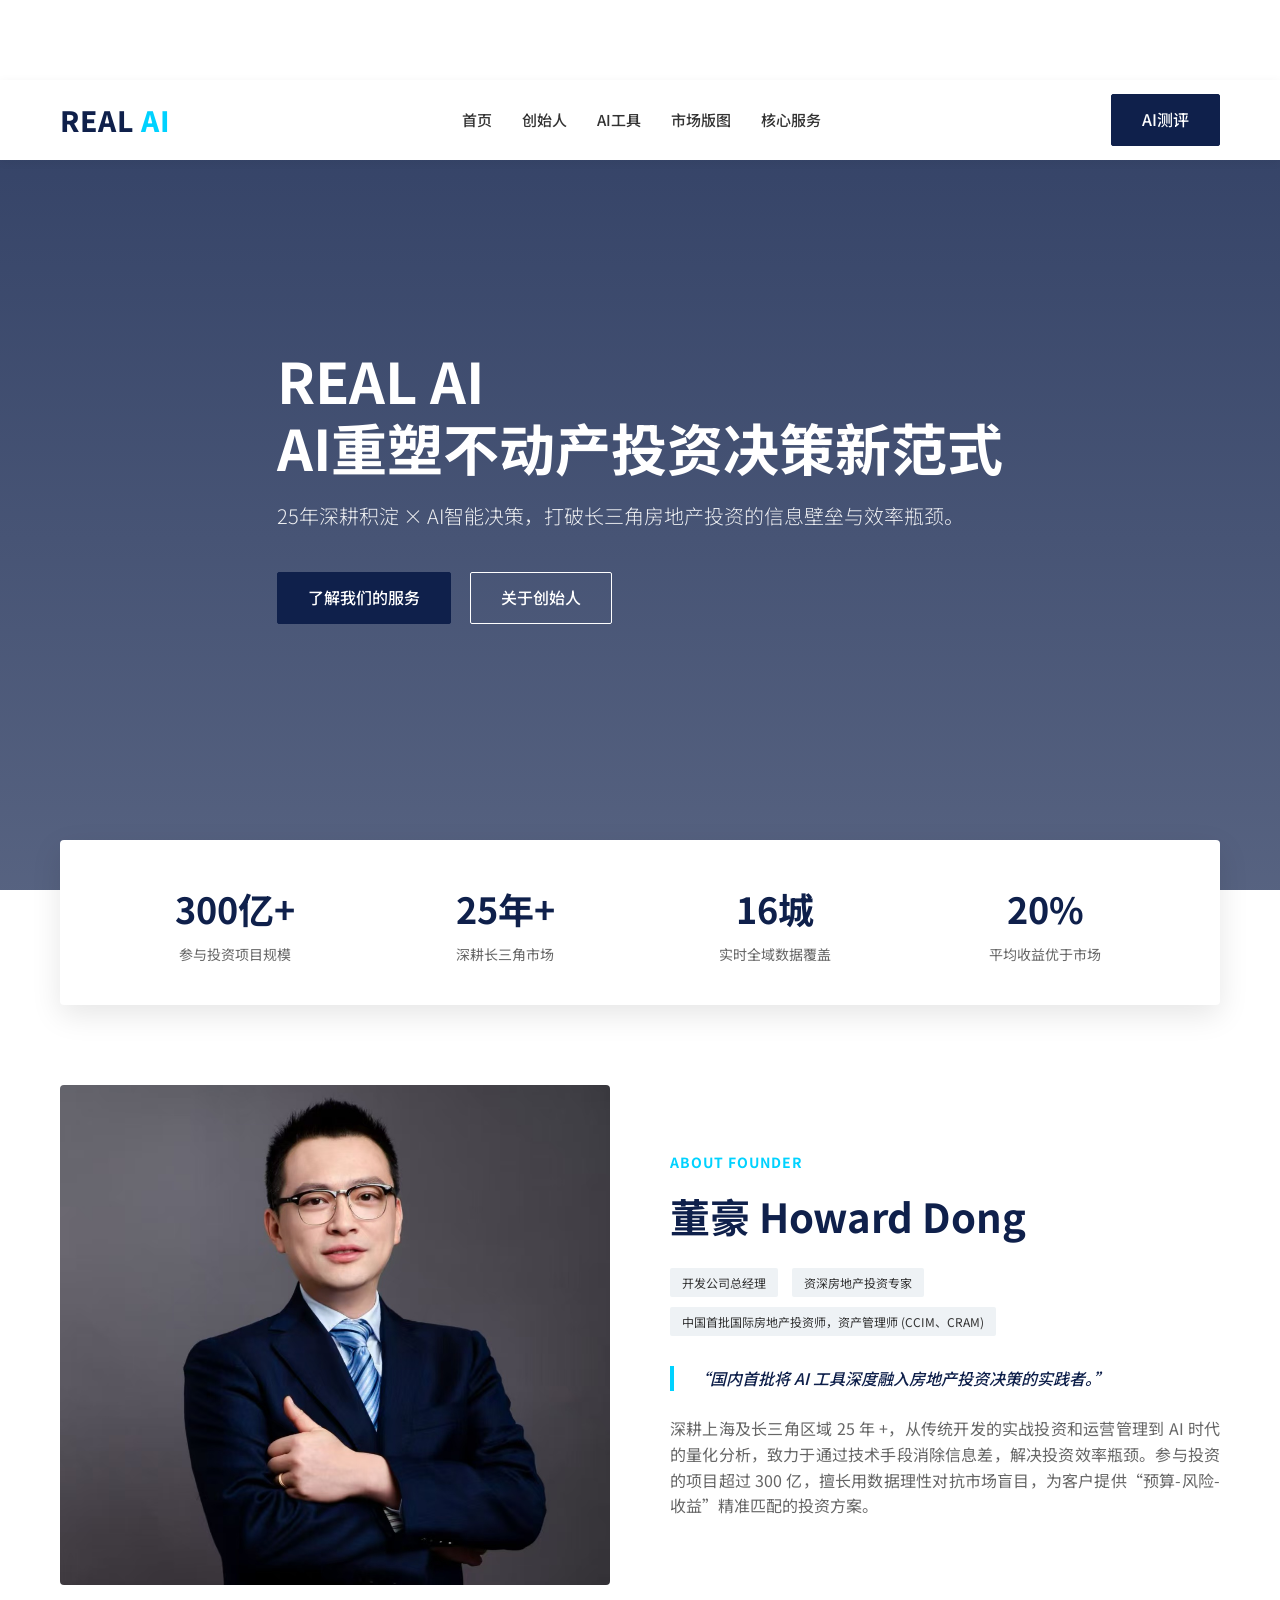
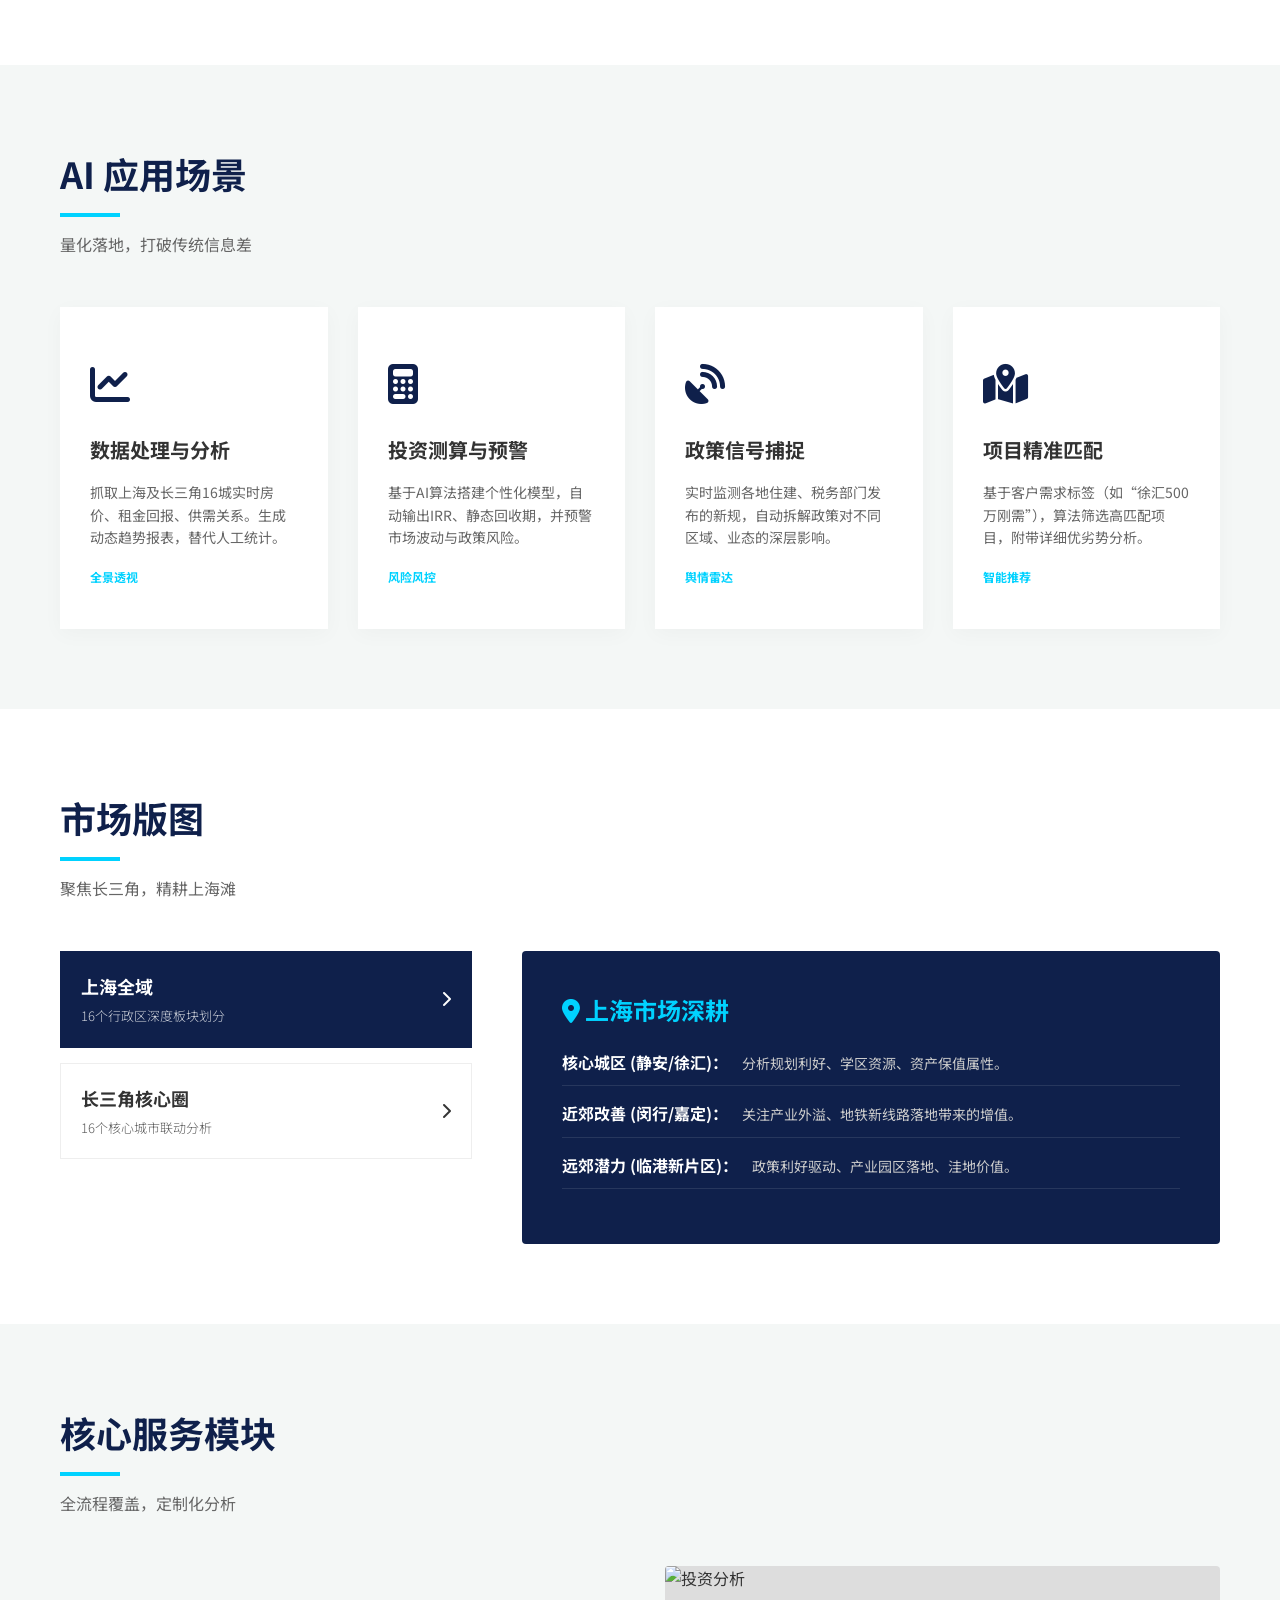
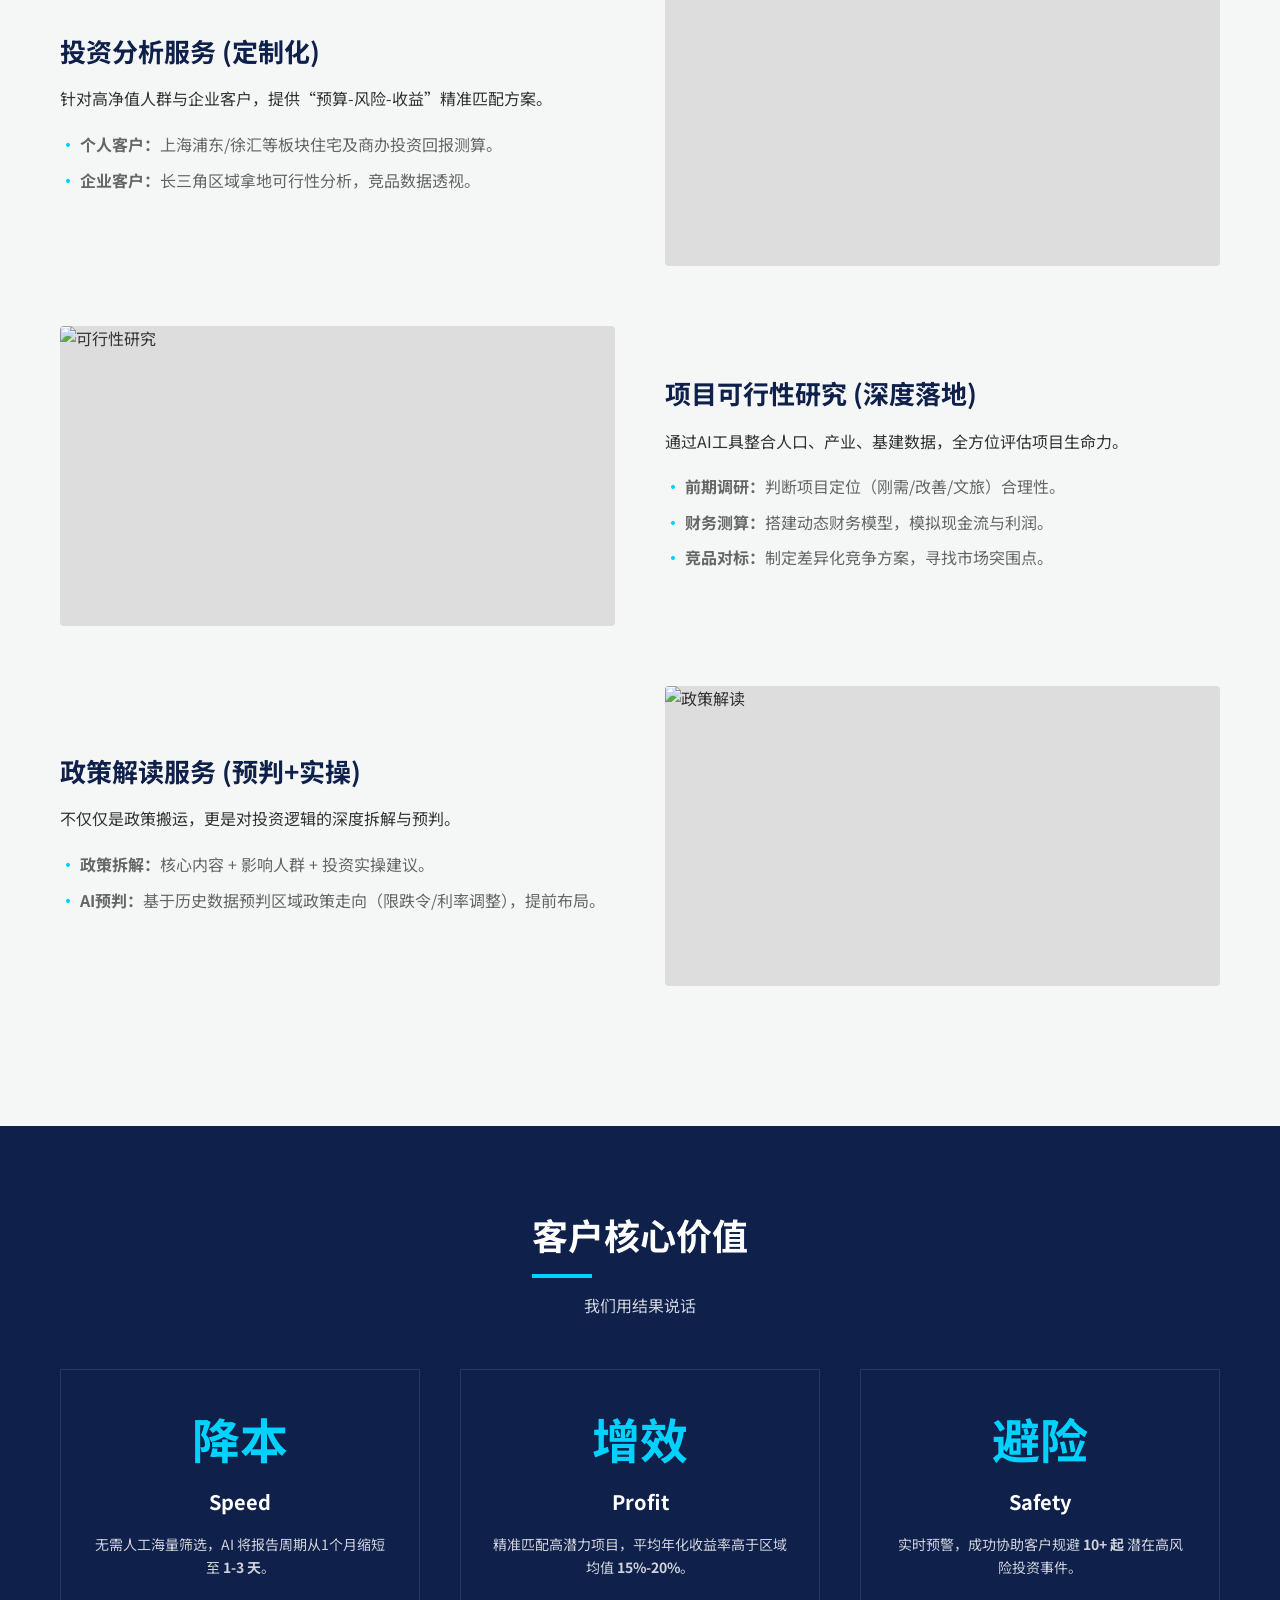
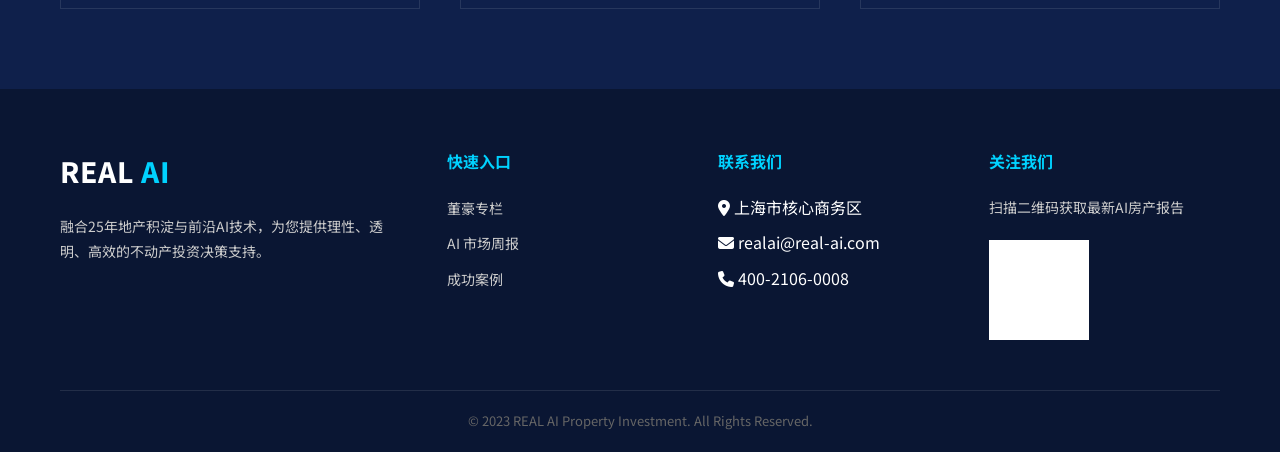
==== commit dbbdb741: "Add files via upload" ====
--- a/index.html
+++ b/index.html
@@ -166,18 +166,11 @@
         .founder-img {
             flex: 1;
             height: 500px;
-            background: url('https://images.unsplash.com/photo-1556157382-97eda2d62296?ixlib=rb-4.0.3&auto=format&fit=crop&w=1470&q=80') center/cover; /* 商务男士背景 */
+            background: url('./donghao.jpg') center/cover; /* 商务男士背景 */
             position: relative;
             border-radius: 4px;
         }
-        .founder-img::before {
-            content: '';
-            position: absolute;
-            top: 20px; left: -20px;
-            width: 100%; height: 100%;
-            border: 4px solid var(--primary-color);
-            z-index: -1;
-        }
+        
         .founder-info { flex: 1; }
         .founder-title { font-size: 14px; color: var(--accent-color); font-weight: 700; text-transform: uppercase; letter-spacing: 1px; margin-bottom: 10px; }
         .founder-name { font-size: 40px; color: var(--primary-color); margin-bottom: 20px; font-weight: 700; }
@@ -369,14 +362,14 @@
                 <li><a href="#market">市场版图</a></li>
                 <li><a href="#services">核心服务</a></li>
             </ul>
-            <a href="#contact" class="btn">预约测评</a>
+            <a href="#contact" class="btn">AI测评</a>
         </div>
     </header>
 
     <!-- Hero 区域 -->
     <section class="hero">
         <div class="container hero-content">
-            <h1>REAL AI<br>数据重塑不动产投资</h1>
+            <h1>REAL AI<br>AI重塑不动产投资决策新范式</h1>
             <p>25年深耕积淀 × AI智能决策，打破长三角房地产投资的信息壁垒与效率瓶颈。</p>
             <a href="#services" class="btn">了解我们的服务</a>
             <a href="#founder" class="btn btn-outline" style="margin-left: 15px;">关于创始人</a>
@@ -412,17 +405,17 @@
                 <div class="founder-img"></div>
                 <div class="founder-info">
                     <div class="founder-title">About Founder</div>
-                    <div class="founder-name">董豪 Dong Hao</div>
+                    <div class="founder-name">董豪 Howard Dong</div>
                     <div class="tags">
                         <span>开发公司总经理</span>
-                        <span>资深房地产投资顾问</span>
-                        <span>中国首批国际房地产投资师 (CRAM)</span>
+                        <span>资深房地产投资专家</span>
+                        <span>中国首批国际房地产投资师，资产管理师 (CCIM、CRAM)</span>
                     </div>
                     <div class="quote">
                         “国内首批将 AI 工具深度融入房地产投资决策的实践者。”
                     </div>
                     <p class="founder-desc">
-                        深耕上海及长三角区域 25 年 +，从传统开发的实战经验到 AI 时代的量化分析，致力于通过技术手段消除信息差，解决投资效率瓶颈。参与投资的项目超过 300 亿，擅长用数据理性对抗市场盲目，为客户提供“预算-风险-收益”精准匹配的投资方案。
+                        深耕上海及长三角区域 25 年 +，从传统开发的实战投资和运营管理到 AI 时代的量化分析，致力于通过技术手段消除信息差，解决投资效率瓶颈。参与投资的项目超过 300 亿，擅长用数据理性对抗市场盲目，为客户提供“预算-风险-收益”精准匹配的投资方案。
                     </p>
                 </div>
             </div>
@@ -614,15 +607,15 @@
                     <h4>联系我们</h4>
                     <ul class="footer-links">
                         <li><i class="fa-solid fa-location-dot"></i> 上海市核心商务区</li>
-                        <li><i class="fa-solid fa-envelope"></i> contact@real-ai.com</li>
-                        <li><i class="fa-solid fa-phone"></i> 400-REAL-AI-888</li>
+                        <li><i class="fa-solid fa-envelope"></i> realai@real-ai.com</li>
+                        <li><i class="fa-solid fa-phone"></i> 400-2106-0008</li>
                     </ul>
                 </div>
                 <div class="footer-col">
                     <h4>关注我们</h4>
                     <p>扫描二维码获取最新AI房产报告</p>
                     <div style="width: 100px; height: 100px; background: #fff; color: #333; display: flex; align-items: center; justify-content: center; font-size: 12px;">
-                        [二维码占位]
+                        
                     </div>
                 </div>
             </div>
